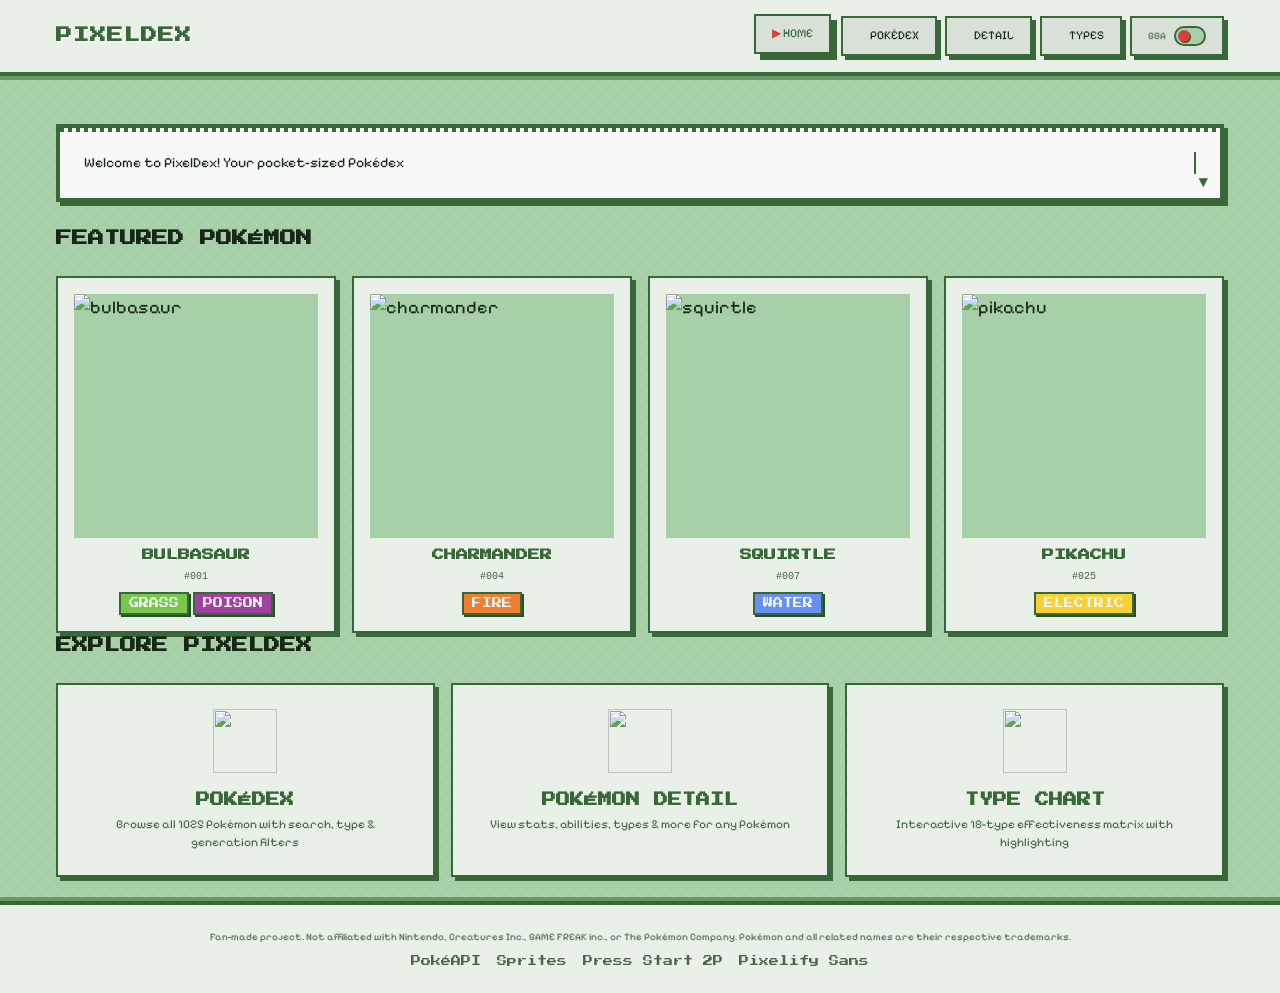
==== index.html @ debc84e0 "Initial commit" ====
<!DOCTYPE html>
<html lang="en" data-skin="gba">
<head>
  <meta charset="UTF-8">
  <meta name="viewport" content="width=device-width, initial-scale=1.0">
  <meta name="description" content="PixelDex - A fan-made Pokémon wiki and Pokédex with GBA/NDS pixel art style">
  <title>PixelDex - Home</title>
  <link rel="stylesheet" href="css/style.css">
</head>
<body data-page="home">
  <header class="site-header">
    <div class="header-inner">
      <h1 class="site-title"><a href="index.html">PIXELDEX</a></h1>
      <div data-navbar-placeholder></div>
    </div>
  </header>

  <main class="main-content">
    <div class="container">
      <!-- Typewriter Dialogue Intro -->
      <section class="dialogue-box" aria-live="polite">
        <p class="dialogue-text" id="typewriter-text"></p>
        <span class="dialogue-arrow" aria-hidden="true">▼</span>
      </section>

      <!-- Featured Pokémon -->
      <section class="featured-section" aria-labelledby="featured-heading">
        <h2 id="featured-heading" class="section-title">Featured Pokémon</h2>
        <div class="featured-grid" id="featured-grid" role="list">
          <!-- Populated by JS -->
        </div>
      </section>

      <!-- Navigation Cards -->
      <section class="nav-cards" aria-labelledby="explore-heading">
        <h2 id="explore-heading" class="section-title">Explore PixelDex</h2>
        <div class="featured-grid">
          <a href="pokedex.html" class="link-card" role="listitem">
            <img src="https://raw.githubusercontent.com/PokeAPI/sprites/master/sprites/pokemon/versions/generation-viii/icons/001.png" alt="" class="link-card-icon" loading="lazy">
            <h3 class="link-card-title">Pokédex</h3>
            <p class="link-card-desc">Browse all 1025 Pokémon with search, type & generation filters</p>
          </a>
          <a href="pokemon.html?id=1" class="link-card" role="listitem">
            <img src="https://raw.githubusercontent.com/PokeAPI/sprites/master/sprites/pokemon/versions/generation-viii/icons/025.png" alt="" class="link-card-icon" loading="lazy">
            <h3 class="link-card-title">Pokémon Detail</h3>
            <p class="link-card-desc">View stats, abilities, types & more for any Pokémon</p>
          </a>
          <a href="types.html" class="link-card" role="listitem">
            <img src="https://raw.githubusercontent.com/PokeAPI/sprites/master/sprites/pokemon/versions/generation-viii/icons/150.png" alt="" class="link-card-icon" loading="lazy">
            <h3 class="link-card-title">Type Chart</h3>
            <p class="link-card-desc">Interactive 18-type effectiveness matrix with highlighting</p>
          </a>
        </div>
      </section>
    </div>
  </main>

  <footer data-footer-placeholder></footer>

  <script src="js/data.js"></script>
  <script src="js/main.js"></script>
  <script>
    // Home page specific logic
    (function() {
      'use strict';

      // Typewriter text
      const introText = "Welcome to PixelDex! Your pocket-sized Pokédex with retro GBA/NDS style. Choose your skin, browse the Pokédex, check type matchups, and catch 'em all!";
      const typewriterEl = document.getElementById('typewriter-text');

      // Start typewriter after a brief delay
      setTimeout(() => {
        if (window.PixelDex && window.PixelDex.initTypewriter) {
          window.PixelDex.initTypewriter(typewriterEl, introText, 25);
        }
      }, 500);

      // Featured Pokémon - show starter trio + Pikachu
      const featuredIds = [1, 4, 7, 25]; // Bulbasaur, Charmander, Squirtle, Pikachu
      const featuredGrid = document.getElementById('featured-grid');

      if (featuredGrid && window.POKEMON) {
        featuredIds.forEach(id => {
          const pokemon = window.POKEMON.find(p => p.id === id);
          if (!pokemon) return;

          const card = document.createElement('article');
          card.className = 'card';
          card.style.cursor = 'pointer';
          card.addEventListener('click', () => {
            window.location.href = `pokemon.html?id=${pokemon.id}`;
          });
          card.setAttribute('role', 'listitem');
          card.setAttribute('tabindex', '0');
          card.addEventListener('keydown', (e) => {
            if (e.key === 'Enter' || e.key === ' ') {
              e.preventDefault();
              window.location.href = `pokemon.html?id=${pokemon.id}`;
            }
          });

          const spriteUrls = window.PixelDex.getSpriteUrl(pokemon.id);
          const spriteHtml = spriteUrls.map((url, i) =>
            `<img src="${url}" alt="${pokemon.name}" class="card-image" loading="lazy" ${i > 0 ? 'style="display:none"' : ''} onerror="this.style.display='none'; this.nextElementSibling?.style.display='block' || this.parentElement.querySelectorAll('img')[${i+1}]?.style.display='block'">`
          ).join('');

          card.innerHTML = `
            <div class="card-inner">
              <div style="position: relative; width: 100%; aspect-ratio: 1;">
                ${spriteHtml}
                <img src="assets/placeholder.png" alt="" class="card-image" style="display:none" loading="lazy">
              </div>
              <h3 class="card-title">${window.PixelDex.capitalize(pokemon.name)}</h3>
              <p class="card-id">#${String(pokemon.id).padStart(3, '0')}</p>
              <div class="card-types">
                ${pokemon.types.map(t => `<span class="type-badge ${t}">${window.PixelDex.capitalize(t)}</span>`).join('')}
              </div>
            </div>
          `;
          featuredGrid.appendChild(card);
        });
      }
    })();
  </script>
</body>
</html>
---- css/style.css ----
/* PixelDex - Shared Stylesheet */
/* GBA/NDS Pixel Art Design System */

@import url('https://fonts.googleapis.com/css2?family=Press+Start+2P&family=Pixelify+Sans:wght@400;600;700&display=swap');

/* ==========================================================================
   CSS Custom Properties - Design Tokens
   ========================================================================== */

:root {
  /* Fonts */
  --font-display: "Press Start 2P", "Courier New", monospace;
  --font-body: "Pixelify Sans", "Courier New", monospace;
  --font-mono: "VT323", "Courier New", monospace;

  /* Base spacing (8px grid) */
  --space-1: 8px;
  --space-2: 16px;
  --space-3: 24px;
  --space-4: 32px;
  --space-5: 40px;
  --space-6: 48px;

  /* Border radius */
  --radius-none: 0;
  --radius-sm: 4px;
  --radius-md: 8px;

  /* Shadows */
  --shadow-pixel: 4px 4px 0 0 var(--color-border);
  --shadow-pixel-hover: 6px 6px 0 0 var(--color-border);
  --shadow-inset: inset 2px 2px 0 0 var(--color-highlight), inset -2px -2px 0 0 var(--color-shadow);

  /* Transitions */
  --transition-fast: 100ms ease;
  --transition-normal: 200ms ease;

  /* Z-index layers */
  --z-dropdown: 100;
  --z-modal: 200;
  --z-toast: 300;
}

/* ==========================================================================
   GBA SKIN (Default) - Bright, saturated, chunky
   ========================================================================== */

html[data-skin="gba"] {
  /* Colors - Emerald/Ruby palette */
  --color-bg: #a8d0a8;
  --color-bg-dark: #88b888;
  --color-bg-light: #c8e8c8;
  --color-panel: #e8f0e8;
  --color-panel-dark: #d8e0d8;
  --color-border: #386838;
  --color-border-dark: #285028;
  --color-highlight: #f8f8f8;
  --color-shadow: #689868;
  --color-text: #182818;
  --color-text-muted: #486848;
  --color-text-inverse: #f8f8f8;
  --color-primary: #386838;
  --color-primary-hover: #285028;
  --color-primary-light: #e8f0e8;
  --color-accent: #d84040;
  --color-accent-hover: #b83030;
  --color-link: #2850a8;
  --color-link-hover: #183888;

  /* Type colors (GBA style - brighter) */
  --type-normal: #a8a878;
  --type-fire: #f08030;
  --type-water: #6890f0;
  --type-electric: #f8d030;
  --type-grass: #78c850;
  --type-ice: #98d8d8;
  --type-fighting: #c03028;
  --type-poison: #a040a0;
  --type-ground: #e0c068;
  --type-flying: #a890f0;
  --type-psychic: #f85888;
  --type-bug: #a8b820;
  --type-rock: #b8a038;
  --type-ghost: #705898;
  --type-dragon: #7038f8;
  --type-dark: #705848;
  --type-steel: #b8b8d0;
  --type-fairy: #e898e8;

  /* Stat bar colors */
  --stat-hp: #e84040;
  --stat-attack: #f08030;
  --stat-defense: #f8d030;
  --stat-spatk: #e84040;
  --stat-spdef: #78c850;
  --stat-speed: #f8d030;

  /* Dialogue box */
  --dialogue-bg: #f8f8f8;
  --dialogue-border: #386838;
  --dialogue-text: #182818;
  --cursor-color: #386838;
}

/* ==========================================================================
   NDS SKIN - Softer, menu-driven, silver/pastel
   ========================================================================== */

html[data-skin="nds"] {
  /* Colors - Silver/Pastel palette */
  --color-bg: #c8c8d8;
  --color-bg-dark: #a8a8c0;
  --color-bg-light: #e0e0e8;
  --color-panel: #f0f0f8;
  --color-panel-dark: #e0e0e8;
  --color-border: #686888;
  --color-border-dark: #484868;
  --color-highlight: #f8f8f8;
  --color-shadow: #8888a8;
  --color-text: #282848;
  --color-text-muted: #585878;
  --color-text-inverse: #f8f8f8;
  --color-primary: #686888;
  --color-primary-hover: #484868;
  --color-primary-light: #e8e8f0;
  --color-accent: #a868a8;
  --color-accent-hover: #884888;
  --color-link: #4848c8;
  --color-link-hover: #3030a8;

  /* Type colors (NDS style - softer) */
  --type-normal: #b8b8a0;
  --type-fire: #f89848;
  --type-water: #88a8f8;
  --type-electric: #f8e048;
  --type-grass: #98d070;
  --type-ice: #b0e0e0;
  --type-fighting: #d04840;
  --type-poison: #b858b8;
  --type-ground: #e8d088;
  --type-flying: #c0b8f8;
  --type-psychic: #f878a8;
  --type-bug: #b8c830;
  --type-rock: #c8b858;
  --type-ghost: #8870b8;
  --type-dragon: #8858f8;
  --type-dark: #887060;
  --type-steel: #c8c8e0;
  --type-fairy: #f8b8f8;

  /* Stat bar colors */
  --stat-hp: #f05858;
  --stat-attack: #f89848;
  --stat-defense: #f8e048;
  --stat-spatk: #f05858;
  --stat-spdef: #98d070;
  --stat-speed: #f8e048;

  /* Dialogue box */
  --dialogue-bg: #f0f0f8;
  --dialogue-border: #686888;
  --dialogue-text: #282848;
  --cursor-color: #686888;
}

/* ==========================================================================
   Base Reset & Typography
   ========================================================================== */

*, *::before, *::after {
  box-sizing: border-box;
  margin: 0;
  padding: 0;
}

html {
  font-size: 16px;
  -webkit-text-size-adjust: 100%;
}

body {
  font-family: var(--font-body);
  font-size: 18px;
  line-height: 1.5;
  color: var(--color-text);
  background-color: var(--color-bg);
  background-image:
    radial-gradient(circle at 0 0, var(--color-bg-light) 1px, transparent 1px),
    radial-gradient(circle at 0 0, var(--color-bg-light) 1px, transparent 1px);
  background-size: 16px 16px;
  background-position: 0 0, 8px 8px;
  min-height: 100vh;
  display: flex;
  flex-direction: column;
  transition: background-color var(--transition-normal), color var(--transition-normal);
}

img, canvas, video {
  image-rendering: pixelated;
  image-rendering: crisp-edges;
  max-width: 100%;
  height: auto;
  display: block;
}

a {
  color: var(--color-link);
  text-decoration: none;
  transition: color var(--transition-fast);
}

a:hover {
  color: var(--color-link-hover);
}

a:focus-visible,
button:focus-visible,
input:focus-visible,
select:focus-visible,
[tabindex]:focus-visible {
  outline: 3px solid var(--color-accent);
  outline-offset: 2px;
}

::selection {
  background: var(--color-accent);
  color: var(--color-text-inverse);
}

/* Display font for headings, nav, buttons */
h1, h2, h3, h4, h5, h6,
nav, button, .label, .badge, .stat-label,
input[type="submit"], input[type="button"] {
  font-family: var(--font-display);
  line-height: 1.6;
  text-transform: uppercase;
}

h1 { font-size: 24px; }
h2 { font-size: 16px; }
h3 { font-size: 12px; }
h4 { font-size: 10px; }

nav a, button, .btn {
  font-size: 12px;
}

p, li, span, div, td, th {
  font-family: var(--font-body);
}

.stat-value {
  font-family: var(--font-mono);
  font-size: 16px;
}

/* ==========================================================================
   Layout Components
   ========================================================================== */

.container {
  width: 100%;
  max-width: 1200px;
  margin: 0 auto;
  padding: 0 var(--space-2);
}

.main-content {
  flex: 1;
  padding: var(--space-3) 0;
}

/* ==========================================================================
   Header & Navigation
   ========================================================================== */

.site-header {
  background: var(--color-panel);
  border-bottom: 4px solid var(--color-border);
  box-shadow: 0 4px 0 0 var(--color-shadow);
  position: sticky;
  top: 0;
  z-index: var(--z-dropdown);
}

.header-inner {
  display: flex;
  align-items: center;
  justify-content: space-between;
  padding: var(--space-2) var(--space-2);
  max-width: 1200px;
  margin: 0 auto;
}

.site-title {
  font-size: 16px;
  color: var(--color-primary);
  text-shadow: 2px 2px 0 var(--color-highlight);
  letter-spacing: 1px;
}

.site-title a {
  color: inherit;
  display: flex;
  align-items: center;
  gap: var(--space-1);
}

.site-title span {
  display: none;
}

@media (min-width: 480px) {
  .site-title span {
    display: inline;
  }
}

/* Navigation */
.main-nav {
  display: flex;
  align-items: center;
  gap: var(--space-1);
}

.nav-list {
  display: flex;
  list-style: none;
  gap: var(--space-1);
  align-items: center;
}

.nav-link {
  display: block;
  padding: var(--space-1) var(--space-2);
  color: var(--color-text);
  background: var(--color-panel-dark);
  border: 2px solid var(--color-border);
  box-shadow: var(--shadow-pixel);
  transition: all var(--transition-fast);
  position: relative;
}

.nav-link::before {
  content: "▶ ";
  opacity: 0;
  color: var(--color-accent);
  animation: blink 1s infinite;
  transition: opacity var(--transition-fast);
}

.nav-link:hover,
.nav-link[aria-current="page"] {
  color: var(--color-primary);
  box-shadow: var(--shadow-pixel-hover);
  transform: translate(-2px, -2px);
}

.nav-link:hover::before,
.nav-link[aria-current="page"]::before {
  opacity: 1;
}

.nav-link:active {
  box-shadow: none;
  transform: translate(0, 0);
}

@keyframes blink {
  0%, 50% { opacity: 1; }
  51%, 100% { opacity: 0; }
}

/* Skin Toggle */
.skin-toggle {
  display: flex;
  align-items: center;
  gap: var(--space-1);
  padding: var(--space-1) var(--space-2);
  background: var(--color-panel-dark);
  border: 2px solid var(--color-border);
  box-shadow: var(--shadow-pixel);
  cursor: pointer;
  transition: all var(--transition-fast);
}

.skin-toggle:hover {
  box-shadow: var(--shadow-pixel-hover);
  transform: translate(-2px, -2px);
}

.skin-toggle:active {
  box-shadow: none;
  transform: translate(0, 0);
}

.skin-toggle-label {
  font-size: 10px;
  color: var(--color-text-muted);
}

.skin-toggle-btn {
  width: 32px;
  height: 20px;
  background: var(--color-bg);
  border: 2px solid var(--color-border);
  border-radius: 10px;
  position: relative;
  cursor: pointer;
}

.skin-toggle-btn::after {
  content: "";
  position: absolute;
  top: 2px;
  left: 2px;
  width: 12px;
  height: 12px;
  background: var(--color-accent);
  border-radius: 50%;
  transition: transform var(--transition-fast);
  box-shadow: 1px 1px 0 0 var(--color-border-dark);
}

html[data-skin="nds"] .skin-toggle-btn::after {
  transform: translateX(12px);
  background: var(--color-primary);
}

/* Hamburger Menu */
.hamburger {
  display: none;
  flex-direction: column;
  justify-content: space-between;
  width: 32px;
  height: 24px;
  background: transparent;
  border: none;
  cursor: pointer;
  padding: 0;
  z-index: var(--z-dropdown);
}

.hamburger-line {
  display: block;
  width: 100%;
  height: 4px;
  background: var(--color-border);
  border-radius: 2px;
  transition: all var(--transition-fast);
}

.hamburger[aria-expanded="true"] .hamburger-line:nth-child(1) {
  transform: translateY(10px) rotate(45deg);
}

.hamburger[aria-expanded="true"] .hamburger-line:nth-child(2) {
  opacity: 0;
}

.hamburger[aria-expanded="true"] .hamburger-line:nth-child(3) {
  transform: translateY(-10px) rotate(-45deg);
}

@media (max-width: 768px) {
  .hamburger {
    display: flex;
  }

  .main-nav {
    position: fixed;
    top: 0;
    right: -100%;
    width: 80%;
    max-width: 280px;
    height: 100vh;
    background: var(--color-panel);
    border-left: 4px solid var(--color-border);
    box-shadow: -4px 0 0 0 var(--color-shadow);
    padding: var(--space-4) var(--space-3) var(--space-3);
    transition: right var(--transition-normal);
    flex-direction: column;
    align-items: stretch;
    overflow-y: auto;
  }

  .main-nav.open {
    right: 0;
  }

  .nav-list {
    flex-direction: column;
    gap: var(--space-1);
  }

  .nav-link {
    text-align: center;
    padding: var(--space-2) var(--space-3);
  }

  .skin-toggle {
    justify-content: center;
    margin-top: var(--space-2);
  }
}

/* ==========================================================================
   Buttons
   ========================================================================== */

.btn {
  display: inline-flex;
  align-items: center;
  justify-content: center;
  gap: var(--space-1);
  padding: var(--space-1) var(--space-3);
  font-size: 12px;
  font-family: var(--font-display);
  text-transform: uppercase;
  color: var(--color-text-inverse);
  background: var(--color-primary);
  border: 2px solid var(--color-border);
  box-shadow: var(--shadow-pixel);
  cursor: pointer;
  transition: all var(--transition-fast);
  white-space: nowrap;
}

.btn:hover {
  background: var(--color-primary-hover);
  box-shadow: var(--shadow-pixel-hover);
  transform: translate(-2px, -2px);
  color: var(--color-text-inverse);
}

.btn:active {
  box-shadow: none;
  transform: translate(0, 0);
}

.btn:disabled {
  opacity: 0.5;
  cursor: not-allowed;
  transform: none;
  box-shadow: var(--shadow-pixel);
}

.btn-secondary {
  background: var(--color-panel-dark);
  color: var(--color-text);
}

.btn-secondary:hover {
  background: var(--color-bg);
}

.btn-accent {
  background: var(--color-accent);
  border-color: var(--color-accent-hover);
}

.btn-accent:hover {
  background: var(--color-accent-hover);
}

.btn-sm {
  padding: 4px 12px;
  font-size: 10px;
}

.btn-lg {
  padding: var(--space-2) var(--space-4);
  font-size: 14px;
}

/* ==========================================================================
   Form Elements
   ========================================================================== */

.input-group {
  display: flex;
  flex-direction: column;
  gap: 4px;
}

.input-label {
  font-size: 10px;
  color: var(--color-text-muted);
}

.input-field,
.select-field,
.textarea-field {
  padding: var(--space-1) var(--space-2);
  font-family: var(--font-body);
  font-size: 14px;
  color: var(--color-text);
  background: var(--color-panel);
  border: 2px solid var(--color-border);
  box-shadow: var(--shadow-inset);
  transition: all var(--transition-fast);
}

.input-field:focus,
.select-field:focus,
.textarea-field:focus {
  box-shadow: var(--shadow-inset), 0 0 0 2px var(--color-accent);
}

.select-field {
  cursor: pointer;
  appearance: none;
  background-image: url("data:image/svg+xml,%3Csvg xmlns='http://www.w3.org/2000/svg' width='12' height='12' viewBox='0 0 24 24' fill='none' stroke='%23386838' stroke-width='2'%3E%3Cpath d='M6 9l6 6 6-6'/%3E%3C/svg%3E");
  background-repeat: no-repeat;
  background-position: right var(--space-1) center;
  padding-right: var(--space-3);
}

html[data-skin="nds"] .select-field {
  background-image: url("data:image/svg+xml,%3Csvg xmlns='http://www.w3.org/2000/svg' width='12' height='12' viewBox='0 0 24 24' fill='none' stroke='%23686888' stroke-width='2'%3E%3Cpath d='M6 9l6 6 6-6'/%3E%3C/svg%3E");
}

.checkbox-group,
.radio-group {
  display: flex;
  flex-wrap: wrap;
  gap: var(--space-1);
}

.checkbox-item,
.radio-item {
  display: flex;
  align-items: center;
  gap: 6px;
  cursor: pointer;
}

.checkbox-item input,
.radio-item input {
  width: 16px;
  height: 16px;
  accent-color: var(--color-accent);
  cursor: pointer;
}

/* Search Input */
.search-wrapper {
  position: relative;
  max-width: 400px;
  width: 100%;
}

.search-input {
  width: 100%;
  padding: var(--space-1) var(--space-2) var(--space-1) 36px;
  font-family: var(--font-body);
  font-size: 14px;
  color: var(--color-text);
  background: var(--color-panel);
  border: 2px solid var(--color-border);
  box-shadow: var(--shadow-inset);
}

.search-icon {
  position: absolute;
  left: var(--space-2);
  top: 50%;
  transform: translateY(-50%);
  width: 16px;
  height: 16px;
  color: var(--color-text-muted);
  pointer-events: none;
}

.results-count {
  font-size: 12px;
  color: var(--color-text-muted);
  margin-top: var(--space-1);
}

/* ==========================================================================
   Card Component
   ========================================================================== */

.card {
  background: var(--color-panel);
  border: 2px solid var(--color-border);
  box-shadow: var(--shadow-pixel);
  transition: all var(--transition-fast);
  overflow: hidden;
}

.card:hover {
  box-shadow: var(--shadow-pixel-hover);
  transform: translate(-2px, -2px);
}

.card:active {
  box-shadow: none;
  transform: translate(0, 0);
}

.card-inner {
  padding: var(--space-2);
}

.card-image {
  width: 100%;
  aspect-ratio: 1;
  object-fit: contain;
  background: var(--color-bg);
  image-rendering: pixelated;
}

.card-title {
  font-size: 12px;
  color: var(--color-primary);
  margin: var(--space-1) 0 4px;
  text-align: center;
  text-shadow: 1px 1px 0 var(--color-highlight);
}

.card-id {
  font-size: 10px;
  color: var(--color-text-muted);
  text-align: center;
  font-family: var(--font-mono);
}

.card-types {
  display: flex;
  justify-content: center;
  gap: 4px;
  margin-top: var(--space-1);
  flex-wrap: wrap;
}

/* Type Badges */
.type-badge {
  display: inline-flex;
  align-items: center;
  padding: 2px 8px;
  font-size: 10px;
  font-family: var(--font-display);
  text-transform: uppercase;
  color: var(--color-text-inverse);
  background: var(--type-normal);
  border: 2px solid var(--color-border);
  box-shadow: 2px 2px 0 0 var(--color-border-dark);
  white-space: nowrap;
}

.type-badge.normal { background: var(--type-normal); }
.type-badge.fire { background: var(--type-fire); }
.type-badge.water { background: var(--type-water); }
.type-badge.electric { background: var(--type-electric); }
.type-badge.grass { background: var(--type-grass); }
.type-badge.ice { background: var(--type-ice); }
.type-badge.fighting { background: var(--type-fighting); }
.type-badge.poison { background: var(--type-poison); }
.type-badge.ground { background: var(--type-ground); }
.type-badge.flying { background: var(--type-flying); }
.type-badge.psychic { background: var(--type-psychic); }
.type-badge.bug { background: var(--type-bug); }
.type-badge.rock { background: var(--type-rock); }
.type-badge.ghost { background: var(--type-ghost); }
.type-badge.dragon { background: var(--type-dragon); }
.type-badge.dark { background: var(--type-dark); }
.type-badge.steel { background: var(--type-steel); }
.type-badge.fairy { background: var(--type-fairy); }

/* ==========================================================================
   Grid Layouts
   ========================================================================== */

.pokedex-grid {
  display: grid;
  grid-template-columns: repeat(4, 1fr);
  gap: var(--space-2);
}

@media (max-width: 1024px) {
  .pokedex-grid {
    grid-template-columns: repeat(2, 1fr);
  }
}

@media (max-width: 640px) {
  .pokedex-grid {
    grid-template-columns: 1fr;
  }
}

/* ==========================================================================
   Dialogue Box (Typewriter Effect)
   ========================================================================== */

.dialogue-box {
  background: var(--dialogue-bg);
  border: 4px solid var(--dialogue-border);
  box-shadow: var(--shadow-pixel);
  padding: var(--space-3);
  margin: var(--space-3) 0;
  position: relative;
  overflow: hidden;
}

.dialogue-box::before {
  content: "";
  position: absolute;
  top: 0;
  left: 0;
  right: 0;
  height: 4px;
  background: repeating-linear-gradient(
    90deg,
    var(--dialogue-border) 0,
    var(--dialogue-border) 4px,
    var(--dialogue-bg) 4px,
    var(--dialogue-bg) 8px
  );
}

.dialogue-text {
  font-family: var(--font-body);
  font-size: 14px;
  line-height: 1.6;
  color: var(--dialogue-text);
  min-height: 1.6em;
}

.dialogue-text.typewriter {
  overflow: hidden;
  white-space: pre-wrap;
  border-right: 2px solid var(--cursor-color);
  animation:
    typing 3s steps(80, end) forwards,
    blink-cursor 1s infinite;
  width: 0;
}

@keyframes typing {
  from { width: 0; }
  to { width: 100%; }
}

@keyframes blink-cursor {
  0%, 50% { border-color: var(--cursor-color); }
  51%, 100% { border-color: transparent; }
}

.dialogue-arrow {
  position: absolute;
  bottom: 8px;
  right: 12px;
  color: var(--cursor-color);
  animation: bounce 1s infinite;
  font-size: 16px;
  line-height: 1;
}

@keyframes bounce {
  0%, 20%, 50%, 80%, 100% { transform: translateY(0); }
  40% { transform: translateY(-4px); }
  60% { transform: translateY(-2px); }
}

/* ==========================================================================
   Pokemon Detail Page
   ========================================================================== */

.detail-header {
  display: flex;
  flex-wrap: wrap;
  align-items: flex-start;
  gap: var(--space-3);
  margin-bottom: var(--space-3);
  padding: var(--space-3);
  background: var(--color-panel);
  border: 2px solid var(--color-border);
  box-shadow: var(--shadow-pixel);
}

.detail-sprite {
  width: 120px;
  height: 120px;
  image-rendering: pixelated;
  background: var(--color-bg);
  border: 2px solid var(--color-border);
  box-shadow: var(--shadow-inset);
  flex-shrink: 0;
}

.detail-info {
  flex: 1;
  min-width: 200px;
}

.detail-name {
  font-size: 20px;
  color: var(--color-primary);
  text-shadow: 2px 2px 0 var(--color-highlight);
  margin-bottom: 4px;
}

.detail-id {
  font-size: 12px;
  color: var(--color-text-muted);
  font-family: var(--font-mono);
  margin-bottom: var(--space-2);
}

.detail-types {
  display: flex;
  gap: 6px;
  flex-wrap: wrap;
}

.detail-section {
  margin-bottom: var(--space-3);
}

.detail-section-title {
  font-size: 12px;
  color: var(--color-primary);
  border-bottom: 2px solid var(--color-border);
  padding-bottom: 4px;
  margin-bottom: var(--space-2);
  text-transform: uppercase;
}

/* Stat Bars */
.stat-row {
  display: flex;
  align-items: center;
  gap: var(--space-2);
  margin-bottom: 8px;
}

.stat-label {
  width: 80px;
  font-size: 10px;
  color: var(--color-text-muted);
  white-space: nowrap;
}

.stat-bar-container {
  flex: 1;
  height: 16px;
  background: var(--color-bg);
  border: 2px solid var(--color-border);
  box-shadow: var(--shadow-inset);
  overflow: hidden;
  position: relative;
}

.stat-bar {
  height: 100%;
  background: var(--stat-hp);
  transition: width 0.5s ease-out;
}

.stat-bar.attack { background: var(--stat-attack); }
.stat-bar.defense { background: var(--stat-defense); }
.stat-bar.spatk { background: var(--stat-spatk); }
.stat-bar.spdef { background: var(--stat-spdef); }
.stat-bar.speed { background: var(--stat-speed); }

.stat-value {
  width: 40px;
  text-align: right;
  font-size: 12px;
  color: var(--color-text);
}

/* Navigation Buttons */
.detail-nav {
  display: flex;
  justify-content: space-between;
  gap: var(--space-2);
  margin-top: var(--space-3);
}

/* ==========================================================================
   Type Chart
   ========================================================================== */

.type-chart-container {
  overflow-x: auto;
  margin: var(--space-2) 0;
  -webkit-overflow-scrolling: touch;
}

.type-chart {
  border-collapse: collapse;
  font-size: 10px;
  min-width: 900px;
}

.type-chart th,
.type-chart td {
  border: 1px solid var(--color-border);
  padding: 4px 6px;
  text-align: center;
  white-space: nowrap;
}

.type-chart th {
  background: var(--color-panel-dark);
  color: var(--color-primary);
  font-family: var(--font-display);
  position: sticky;
  top: 0;
  z-index: 1;
}

.type-chart th:first-child {
  left: 0;
  z-index: 2;
}

.type-chart td:first-child {
  background: var(--color-panel-dark);
  color: var(--color-primary);
  font-family: var(--font-display);
  font-weight: 600;
  position: sticky;
  left: 0;
  z-index: 1;
}

.type-chart td {
  background: var(--color-panel);
  color: var(--color-text);
  font-family: var(--font-mono);
  transition: all var(--transition-fast);
}

.type-chart td[data-effectiveness="2"] {
  background: var(--type-grass);
  color: var(--color-text-inverse);
}

.type-chart td[data-effectiveness="0.5"] {
  background: var(--type-fire);
  color: var(--color-text-inverse);
}

.type-chart td[data-effectiveness="0"] {
  background: var(--type-ghost);
  color: var(--color-text-inverse);
}

.type-chart td.highlighted {
  transform: scale(1.1);
  z-index: 10;
  box-shadow: 0 0 0 2px var(--color-accent);
}

.type-chart-header {
  writing-mode: vertical-rl;
  text-orientation: mixed;
  min-width: 32px;
  height: 120px;
}

/* ==========================================================================
   Featured Pokemon / Link Cards
   ========================================================================== */

.featured-grid {
  display: grid;
  grid-template-columns: repeat(auto-fit, minmax(200px, 1fr));
  gap: var(--space-2);
  margin-top: var(--space-3);
}

.link-card {
  display: block;
  padding: var(--space-3);
  background: var(--color-panel);
  border: 2px solid var(--color-border);
  box-shadow: var(--shadow-pixel);
  text-align: center;
  transition: all var(--transition-fast);
  text-decoration: none;
  color: inherit;
}

.link-card:hover {
  box-shadow: var(--shadow-pixel-hover);
  transform: translate(-2px, -2px);
  color: var(--color-primary);
}

.link-card:active {
  box-shadow: none;
  transform: translate(0, 0);
}

.link-card-icon {
  width: 64px;
  height: 64px;
  margin: 0 auto var(--space-2);
  image-rendering: pixelated;
}

.link-card-title {
  font-size: 14px;
  color: var(--color-primary);
  margin-bottom: 4px;
}

.link-card-desc {
  font-size: 12px;
  color: var(--color-text-muted);
}

/* ==========================================================================
   Footer
   ========================================================================== */

.site-footer {
  background: var(--color-panel);
  border-top: 4px solid var(--color-border);
  box-shadow: 0 -4px 0 0 var(--color-shadow);
  padding: var(--space-3) var(--space-2);
  margin-top: auto;
}

.footer-content {
  max-width: 1200px;
  margin: 0 auto;
  text-align: center;
  font-size: 10px;
  color: var(--color-text-muted);
  line-height: 1.6;
}

.footer-disclaimer {
  margin-bottom: var(--space-1);
}

.footer-links {
  display: flex;
  justify-content: center;
  gap: var(--space-2);
  flex-wrap: wrap;
  margin-top: var(--space-1);
}

.footer-links a {
  color: var(--color-text-muted);
  font-family: var(--font-display);
  font-size: 10px;
}

.footer-links a:hover {
  color: var(--color-accent);
}

/* ==========================================================================
   Utility Classes
   ========================================================================== */

.sr-only {
  position: absolute;
  width: 1px;
  height: 1px;
  padding: 0;
  margin: -1px;
  overflow: hidden;
  clip: rect(0, 0, 0, 0);
  white-space: nowrap;
  border: 0;
}

.hidden {
  display: none !important;
}

.text-center { text-align: center; }
.text-right { text-align: right; }
.text-left { text-align: left; }

.mt-1 { margin-top: var(--space-1); }
.mt-2 { margin-top: var(--space-2); }
.mt-3 { margin-top: var(--space-3); }
.mb-1 { margin-bottom: var(--space-1); }
.mb-2 { margin-bottom: var(--space-2); }
.mb-3 { margin-bottom: var(--space-3); }

.flex { display: flex; }
.flex-col { flex-direction: column; }
.items-center { align-items: center; }
.justify-center { justify-content: center; }
.justify-between { justify-content: space-between; }
.gap-1 { gap: var(--space-1); }
.gap-2 { gap: var(--space-2); }
.gap-3 { gap: var(--space-3); }

.w-full { width: 100%; }
.max-w-full { max-width: 100%; }

/* Empty State */
.empty-state {
  text-align: center;
  padding: var(--space-6);
  color: var(--color-text-muted);
}

.empty-state-icon {
  width: 64px;
  height: 64px;
  margin: 0 auto var(--space-2);
  opacity: 0.5;
}

/* Loading */
.loading {
  display: inline-block;
  width: 16px;
  height: 16px;
  border: 2px solid var(--color-border);
  border-top-color: var(--color-accent);
  border-radius: 50%;
  animation: spin 0.8s linear infinite;
}

@keyframes spin {
  to { transform: rotate(360deg); }
}

/* Error State */
.error-message {
  background: var(--color-accent);
  color: var(--color-text-inverse);
  padding: var(--space-2);
  border: 2px solid var(--color-accent-hover);
  box-shadow: var(--shadow-pixel);
  margin: var(--space-2) 0;
}
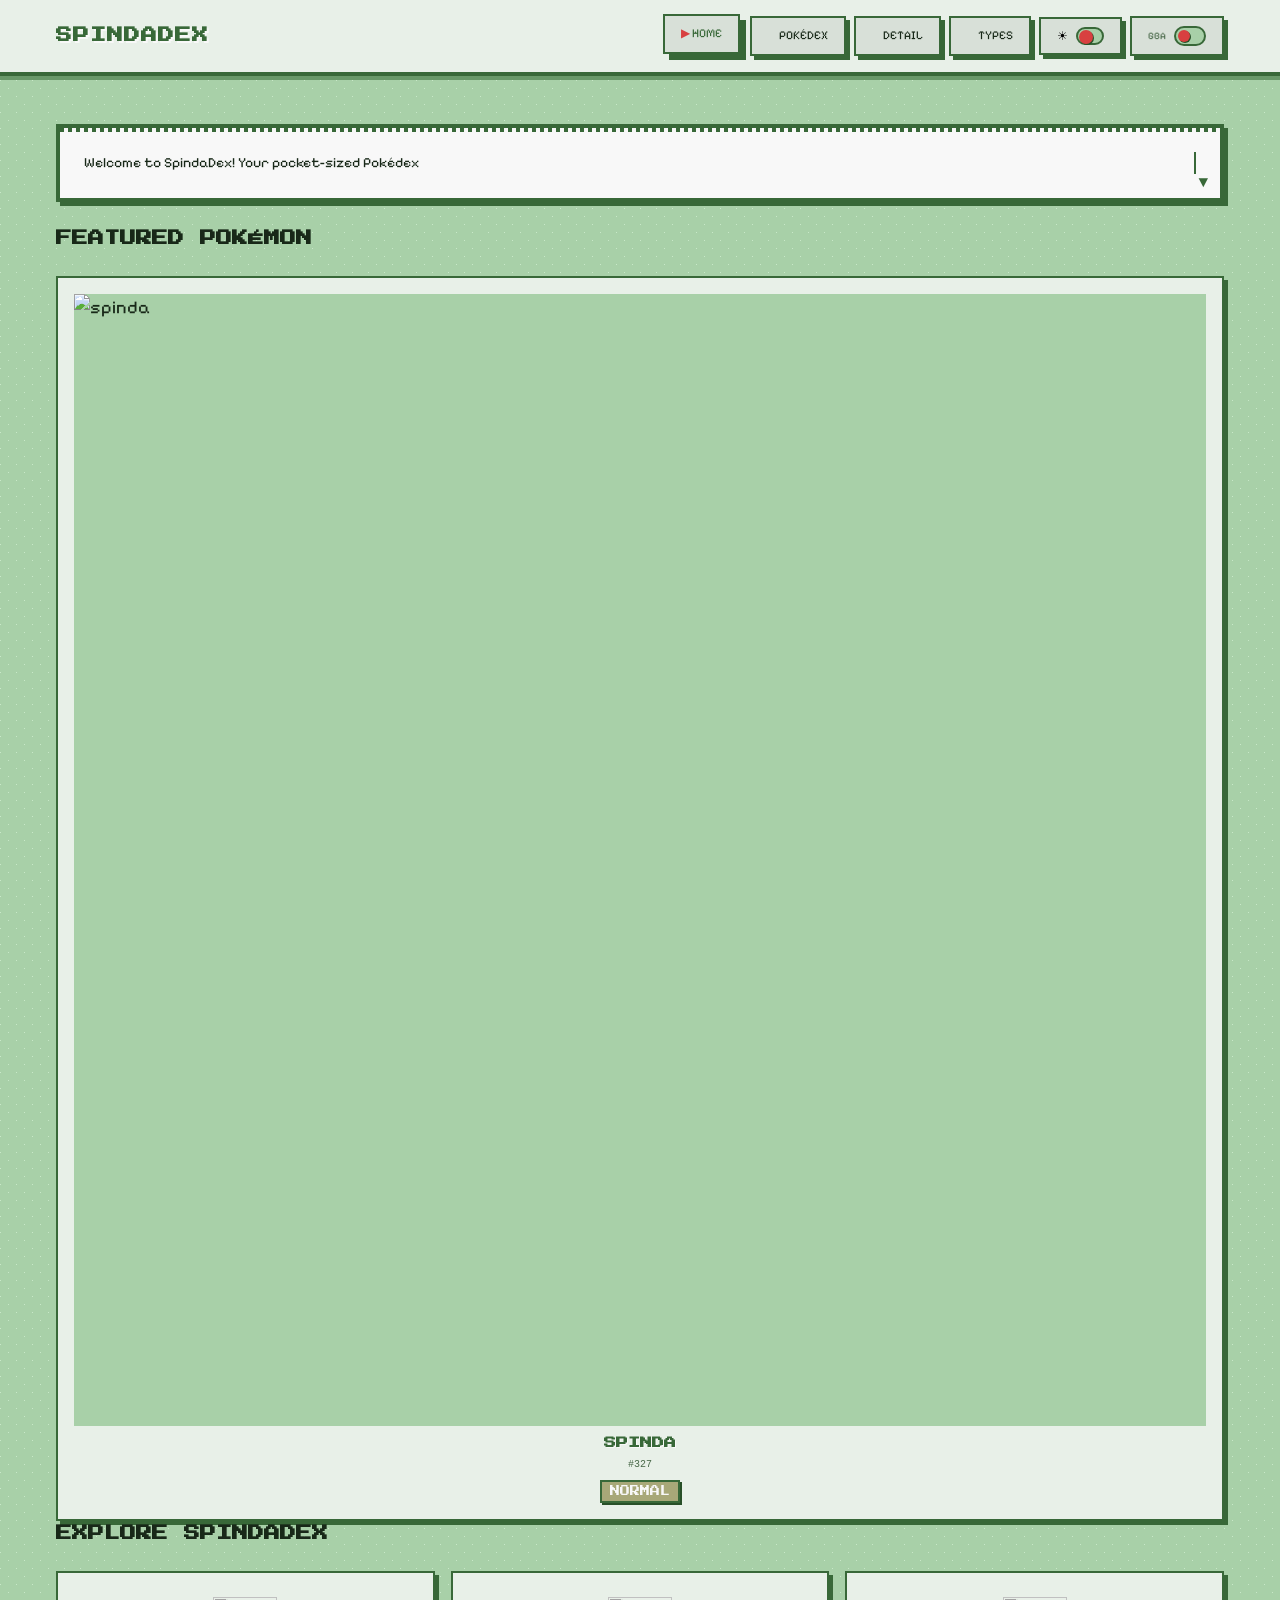
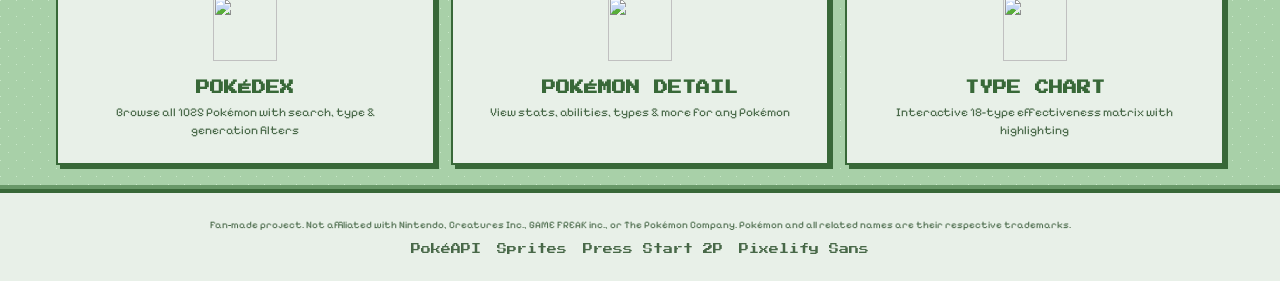
==== commit 0a3f246d: "rebrand to spindadex;refactored naming and branding" ====
--- a/index.html
+++ b/index.html
@@ -3,14 +3,14 @@
 <head>
   <meta charset="UTF-8">
   <meta name="viewport" content="width=device-width, initial-scale=1.0">
-  <meta name="description" content="PixelDex - A fan-made Pokémon wiki and Pokédex with GBA/NDS pixel art style">
-  <title>PixelDex - Home</title>
+  <meta name="description" content="SpindaDex - A fan-made Pokémon wiki and Pokédex with GBA/NDS pixel art style">
+  <title>SpindaDex - Home</title>
   <link rel="stylesheet" href="css/style.css">
 </head>
 <body data-page="home">
   <header class="site-header">
     <div class="header-inner">
-      <h1 class="site-title"><a href="index.html">PIXELDEX</a></h1>
+      <h1 class="site-title"><a href="index.html">SPINDADEX</a></h1>
       <div data-navbar-placeholder></div>
     </div>
   </header>
@@ -33,7 +33,7 @@
 
       <!-- Navigation Cards -->
       <section class="nav-cards" aria-labelledby="explore-heading">
-        <h2 id="explore-heading" class="section-title">Explore PixelDex</h2>
+        <h2 id="explore-heading" class="section-title">Explore SpindaDex</h2>
         <div class="featured-grid">
           <a href="pokedex.html" class="link-card" role="listitem">
             <img src="https://raw.githubusercontent.com/PokeAPI/sprites/master/sprites/pokemon/versions/generation-viii/icons/001.png" alt="" class="link-card-icon" loading="lazy">
@@ -65,18 +65,18 @@
       'use strict';
 
       // Typewriter text
-      const introText = "Welcome to PixelDex! Your pocket-sized Pokédex with retro GBA/NDS style. Choose your skin, browse the Pokédex, check type matchups, and catch 'em all!";
+      const introText = "Welcome to SpindaDex! Your pocket-sized Pokédex with retro GBA/NDS style. Choose your skin, browse the Pokédex, check type matchups, and spin 'em all!";
       const typewriterEl = document.getElementById('typewriter-text');
 
       // Start typewriter after a brief delay
       setTimeout(() => {
-        if (window.PixelDex && window.PixelDex.initTypewriter) {
-          window.PixelDex.initTypewriter(typewriterEl, introText, 25);
+        if (window.SpindaDex && window.SpindaDex.initTypewriter) {
+          window.SpindaDex.initTypewriter(typewriterEl, introText, 25);
         }
       }, 500);
 
-      // Featured Pokémon - show starter trio + Pikachu
-      const featuredIds = [1, 4, 7, 25]; // Bulbasaur, Charmander, Squirtle, Pikachu
+      // Featured Pokémon - Spinda (Hoenn #327) with its unique spot patterns
+      const featuredIds = [327]; // Spinda
       const featuredGrid = document.getElementById('featured-grid');
 
       if (featuredGrid && window.POKEMON) {
@@ -99,7 +99,7 @@
             }
           });
 
-          const spriteUrls = window.PixelDex.getSpriteUrl(pokemon.id);
+          const spriteUrls = window.SpindaDex.getSpriteUrl(pokemon.id);
           const spriteHtml = spriteUrls.map((url, i) =>
             `<img src="${url}" alt="${pokemon.name}" class="card-image" loading="lazy" ${i > 0 ? 'style="display:none"' : ''} onerror="this.style.display='none'; this.nextElementSibling?.style.display='block' || this.parentElement.querySelectorAll('img')[${i+1}]?.style.display='block'">`
           ).join('');
@@ -110,10 +110,10 @@
                 ${spriteHtml}
                 <img src="assets/placeholder.png" alt="" class="card-image" style="display:none" loading="lazy">
               </div>
-              <h3 class="card-title">${window.PixelDex.capitalize(pokemon.name)}</h3>
+              <h3 class="card-title">${window.SpindaDex.capitalize(pokemon.name)}</h3>
               <p class="card-id">#${String(pokemon.id).padStart(3, '0')}</p>
               <div class="card-types">
-                ${pokemon.types.map(t => `<span class="type-badge ${t}">${window.PixelDex.capitalize(t)}</span>`).join('')}
+                ${pokemon.types.map(t => `<span class="type-badge ${t}">${window.SpindaDex.capitalize(t)}</span>`).join('')}
               </div>
             </div>
           `;
--- a/css/style.css
+++ b/css/style.css
@@ -1,4 +1,4 @@
-/* PixelDex - Shared Stylesheet */
+/* SpindaDex - Shared Stylesheet */
 /* GBA/NDS Pixel Art Design System */
 
 @import url('https://fonts.googleapis.com/css2?family=Press+Start+2P&family=Pixelify+Sans:wght@400;600;700&display=swap');
@@ -164,6 +164,135 @@
 }
 
 /* ==========================================================================
+   DAY/NIGHT THEME OVERRIDES
+   ========================================================================== */
+/* Night mode applies on top of current skin (GBA or NDS) */
+
+html[data-theme="night"] {
+  /* GBA Night - Dark emerald/forest */
+  --color-bg: #182818;
+  --color-bg-dark: #102010;
+  --color-bg-light: #203820;
+  --color-panel: #203020;
+  --color-panel-dark: #182818;
+  --color-border: #487848;
+  --color-border-dark: #386038;
+  --color-highlight: #284028;
+  --color-shadow: #081808;
+  --color-text: #e8f0e8;
+  --color-text-muted: #88a888;
+  --color-text-inverse: #182818;
+  --color-primary: #68a868;
+  --color-primary-hover: #88c888;
+  --color-primary-light: #284028;
+  --color-accent: #e86060;
+  --color-accent-hover: #f88080;
+  --color-link: #88a8e8;
+  --color-link-hover: #a8c8f8;
+
+  /* Type colors (GBA Night - muted) */
+  --type-normal: #888868;
+  --type-fire: #d07030;
+  --type-water: #5880e0;
+  --type-electric: #d8b030;
+  --type-grass: #68a850;
+  --type-ice: #88c8c8;
+  --type-fighting: #a03028;
+  --type-poison: #904090;
+  --type-ground: #c0a068;
+  --type-flying: #9880e0;
+  --type-psychic: #d85888;
+  --type-bug: #98a820;
+  --type-rock: #a89038;
+  --type-ghost: #605088;
+  --type-dragon: #6038e8;
+  --type-dark: #605048;
+  --type-steel: #a8a8c0;
+  --type-fairy: #d898d8;
+
+  /* Stat bar colors (Night) */
+  --stat-hp: #d04040;
+  --stat-attack: #d07030;
+  --stat-defense: #d8b030;
+  --stat-spatk: #d04040;
+  --stat-spdef: #68a850;
+  --stat-speed: #d8b030;
+
+  /* Dialogue box (Night) */
+  --dialogue-bg: #203020;
+  --dialogue-border: #487848;
+  --dialogue-text: #e8f0e8;
+  --cursor-color: #68a868;
+}
+
+/* NDS Night overrides (more specific) */
+html[data-skin="nds"][data-theme="night"] {
+  /* NDS Night - Dark silver/space */
+  --color-bg: #181828;
+  --color-bg-dark: #101020;
+  --color-bg-light: #202038;
+  --color-panel: #202030;
+  --color-panel-dark: #181828;
+  --color-border: #585878;
+  --color-border-dark: #484868;
+  --color-highlight: #282838;
+  --color-shadow: #080818;
+  --color-text: #e0e0f0;
+  --color-text-muted: #8888a8;
+  --color-text-inverse: #181828;
+  --color-primary: #8888a8;
+  --color-primary-hover: #a8a8c8;
+  --color-primary-light: #282838;
+  --color-accent: #c888c8;
+  --color-accent-hover: #e8a8e8;
+  --color-link: #7878d8;
+  --color-link-hover: #9898f8;
+
+  /* Type colors (NDS Night - muted pastel) */
+  --type-normal: #a8a890;
+  --type-fire: #d88848;
+  --type-water: #7898e8;
+  --type-electric: #d8c048;
+  --type-grass: #88c070;
+  --type-ice: #a0d0d0;
+  --type-fighting: #c04840;
+  --type-poison: #a858a8;
+  --type-ground: #d8c088;
+  --type-flying: #b0a8e8;
+  --type-psychic: #e878a8;
+  --type-bug: #a8b830;
+  --type-rock: #b8a858;
+  --type-ghost: #7870a8;
+  --type-dragon: #7858e8;
+  --type-dark: #786860;
+  --type-steel: #b8b8d0;
+  --type-fairy: #e8a8e8;
+
+  /* Stat bar colors (NDS Night) */
+  --stat-hp: #e05858;
+  --stat-attack: #e89848;
+  --stat-defense: #e8d048;
+  --stat-spatk: #e05858;
+  --stat-spdef: #88c070;
+  --stat-speed: #e8d048;
+
+  /* Dialogue box (NDS Night) */
+  --dialogue-bg: #202030;
+  --dialogue-border: #585878;
+  --dialogue-text: #e0e0f0;
+  --cursor-color: #8888a8;
+}
+
+/* Background pattern adjustment for night mode */
+html[data-theme="night"] body {
+  background-image:
+    radial-gradient(circle at 0 0, var(--color-bg-light) 1px, transparent 1px),
+    radial-gradient(circle at 0 0, var(--color-bg-light) 1px, transparent 1px);
+  background-size: 16px 16px;
+  background-position: 0 0, 8px 8px;
+}
+
+/* ==========================================================================
    Base Reset & Typography
    ========================================================================== */
 
@@ -425,6 +554,69 @@
 html[data-skin="nds"] .skin-toggle-btn::after {
   transform: translateX(12px);
   background: var(--color-primary);
+}
+
+/* Theme Toggle (Day/Night) */
+.theme-toggle {
+  display: flex;
+  align-items: center;
+  gap: var(--space-1);
+  padding: var(--space-1) var(--space-2);
+  background: var(--color-panel-dark);
+  border: 2px solid var(--color-border);
+  box-shadow: var(--shadow-pixel);
+  cursor: pointer;
+  transition: all var(--transition-fast);
+}
+
+.theme-toggle:hover {
+  box-shadow: var(--shadow-pixel-hover);
+  transform: translate(-2px, -2px);
+}
+
+.theme-toggle:active {
+  box-shadow: none;
+  transform: translate(0, 0);
+}
+
+.theme-toggle-label {
+  font-size: 12px;
+  line-height: 1;
+}
+
+.theme-toggle-btn {
+  width: 28px;
+  height: 18px;
+  background: var(--color-bg);
+  border: 2px solid var(--color-border);
+  border-radius: 9px;
+  position: relative;
+  cursor: pointer;
+}
+
+.theme-toggle-btn::after {
+  content: "";
+  position: absolute;
+  top: 1px;
+  left: 1px;
+  width: 14px;
+  height: 14px;
+  background: var(--color-accent);
+  border-radius: 50%;
+  transition: transform var(--transition-fast);
+  box-shadow: 1px 1px 0 0 var(--color-border-dark);
+}
+
+html[data-theme="night"] .theme-toggle-btn::after {
+  transform: translateX(10px);
+  background: var(--color-primary);
+}
+
+/* Nav Controls Container */
+.nav-controls {
+  display: flex;
+  align-items: center;
+  gap: var(--space-1);
 }
 
 /* Hamburger Menu */
@@ -498,9 +690,18 @@
     padding: var(--space-2) var(--space-3);
   }
 
-  .skin-toggle {
+  .nav-controls {
+    display: flex;
     justify-content: center;
+    gap: var(--space-1);
     margin-top: var(--space-2);
+    padding-top: var(--space-2);
+    border-top: 2px solid var(--color-border);
+  }
+
+  .skin-toggle,
+  .theme-toggle {
+    justify-content: center;
   }
 }
 
@@ -571,6 +772,53 @@
 .btn-lg {
   padding: var(--space-2) var(--space-4);
   font-size: 14px;
+}
+
+/* Favorite Button */
+.favorite-btn {
+  display: inline-flex;
+  align-items: center;
+  justify-content: center;
+  width: 32px;
+  height: 32px;
+  background: var(--color-panel-dark);
+  border: 2px solid var(--color-border);
+  box-shadow: var(--shadow-pixel);
+  cursor: pointer;
+  transition: all var(--transition-fast);
+  border-radius: 4px;
+  padding: 0;
+}
+
+.favorite-btn:hover {
+  box-shadow: var(--shadow-pixel-hover);
+  transform: translate(-2px, -2px);
+  background: var(--color-bg);
+}
+
+.favorite-btn:active {
+  box-shadow: none;
+  transform: translate(0, 0);
+}
+
+.favorite-btn.favorited {
+  background: var(--color-accent);
+  border-color: var(--color-accent-hover);
+}
+
+.favorite-btn.favorited:hover {
+  background: var(--color-accent-hover);
+}
+
+.favorite-icon {
+  font-size: 16px;
+  line-height: 1;
+  color: var(--color-text);
+  transition: color var(--transition-fast);
+}
+
+.favorite-btn.favorited .favorite-icon {
+  color: var(--color-text-inverse);
 }
 
 /* ==========================================================================
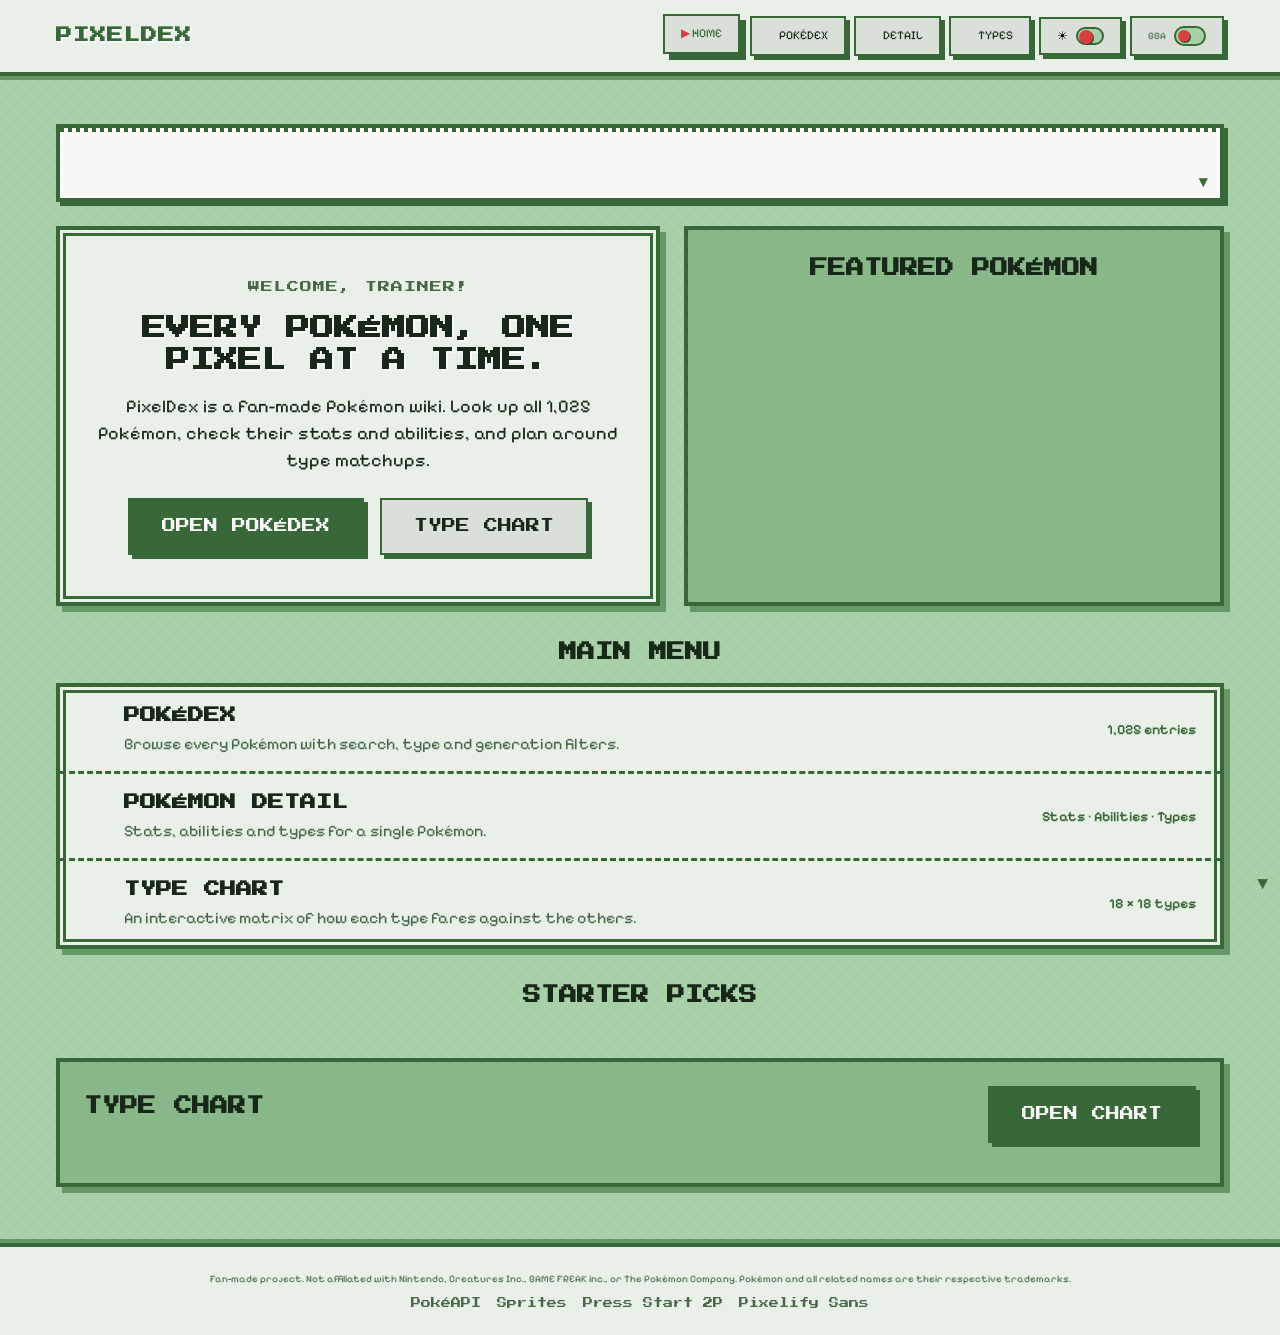
==== commit 6ffb2cb6: "reworked home page and added sprite background image" ====
--- a/index.html
+++ b/index.html
@@ -3,14 +3,14 @@
 <head>
   <meta charset="UTF-8">
   <meta name="viewport" content="width=device-width, initial-scale=1.0">
-  <meta name="description" content="SpindaDex - A fan-made Pokémon wiki and Pokédex with GBA/NDS pixel art style">
-  <title>SpindaDex - Home</title>
+  <meta name="description" content="PixelDex - A fan-made Pokémon wiki and Pokédex">
+  <title>PixelDex - Home</title>
   <link rel="stylesheet" href="css/style.css">
 </head>
 <body data-page="home">
   <header class="site-header">
     <div class="header-inner">
-      <h1 class="site-title"><a href="index.html">SPINDADEX</a></h1>
+      <h1 class="site-title"><a href="index.html">PIXELDEX</a></h1>
       <div data-navbar-placeholder></div>
     </div>
   </header>
@@ -23,33 +23,84 @@
         <span class="dialogue-arrow" aria-hidden="true">▼</span>
       </section>
 
-      <!-- Featured Pokémon -->
-      <section class="featured-section" aria-labelledby="featured-heading">
-        <h2 id="featured-heading" class="section-title">Featured Pokémon</h2>
-        <div class="featured-grid" id="featured-grid" role="list">
-          <!-- Populated by JS -->
+      <!-- Hero + Featured Side by Side -->
+      <div class="hero-featured-wrapper">
+        <!-- Hero Section -->
+        <section class="hero-section hero-column" aria-labelledby="hero-title">
+          <div class="hero-inner">
+            <div class="hero-content">
+              <p class="hero-label">WELCOME, TRAINER!</p>
+              <h1 id="hero-title" class="hero-title">Every Pokémon, one pixel at a time.</h1>
+              <p class="hero-desc">PixelDex is a fan-made Pokémon wiki. Look up all 1,025 Pokémon, check their stats and abilities, and plan around type matchups.</p>
+              <div class="hero-actions">
+                <a href="pokedex.html" class="btn btn-lg">OPEN POKÉDEX</a>
+                <a href="types.html" class="btn btn-lg btn-secondary">TYPE CHART</a>
+              </div>
+            </div>
+            <span class="dialogue-arrow hero-arrow" aria-hidden="true">▼</span>
+          </div>
+        </section>
+
+        <!-- Featured Pokémon (Single) -->
+        <section class="featured-section featured-column" aria-labelledby="featured-heading">
+          <div class="featured-inner">
+            <h2 id="featured-heading" class="section-title">FEATURED POKÉMON</h2>
+            <div class="featured-grid" id="featured-grid" role="list">
+              <!-- Populated by JS - single Pokémon (Pikachu) -->
+            </div>
+          </div>
+        </section>
+      </div>
+
+      <!-- Main Menu -->
+      <section class="menu-section" aria-labelledby="menu-heading">
+        <h2 id="menu-heading" class="section-title">MAIN MENU</h2>
+        <div class="menu-list" role="list">
+          <a href="pokedex.html" class="menu-item" role="listitem">
+            <span class="menu-cursor" aria-hidden="true">▶</span>
+            <div class="menu-info">
+              <h3 class="menu-title">POKÉDEX</h3>
+              <p class="menu-desc">Browse every Pokémon with search, type and generation filters.</p>
+            </div>
+            <span class="menu-stat">1,025 entries</span>
+          </a>
+          <a href="pokemon.html?id=1" class="menu-item" role="listitem">
+            <span class="menu-cursor" aria-hidden="true">▶</span>
+            <div class="menu-info">
+              <h3 class="menu-title">POKÉMON DETAIL</h3>
+              <p class="menu-desc">Stats, abilities and types for a single Pokémon.</p>
+            </div>
+            <span class="menu-stat">Stats · Abilities · Types</span>
+          </a>
+          <a href="types.html" class="menu-item" role="listitem">
+            <span class="menu-cursor" aria-hidden="true">▶</span>
+            <div class="menu-info">
+              <h3 class="menu-title">TYPE CHART</h3>
+              <p class="menu-desc">An interactive matrix of how each type fares against the others.</p>
+            </div>
+            <span class="menu-stat">18 × 18 types</span>
+          </a>
         </div>
       </section>
 
-      <!-- Navigation Cards -->
-      <section class="nav-cards" aria-labelledby="explore-heading">
-        <h2 id="explore-heading" class="section-title">Explore SpindaDex</h2>
-        <div class="featured-grid">
-          <a href="pokedex.html" class="link-card" role="listitem">
-            <img src="https://raw.githubusercontent.com/PokeAPI/sprites/master/sprites/pokemon/versions/generation-viii/icons/001.png" alt="" class="link-card-icon" loading="lazy">
-            <h3 class="link-card-title">Pokédex</h3>
-            <p class="link-card-desc">Browse all 1025 Pokémon with search, type & generation filters</p>
-          </a>
-          <a href="pokemon.html?id=1" class="link-card" role="listitem">
-            <img src="https://raw.githubusercontent.com/PokeAPI/sprites/master/sprites/pokemon/versions/generation-viii/icons/025.png" alt="" class="link-card-icon" loading="lazy">
-            <h3 class="link-card-title">Pokémon Detail</h3>
-            <p class="link-card-desc">View stats, abilities, types & more for any Pokémon</p>
-          </a>
-          <a href="types.html" class="link-card" role="listitem">
-            <img src="https://raw.githubusercontent.com/PokeAPI/sprites/master/sprites/pokemon/versions/generation-viii/icons/150.png" alt="" class="link-card-icon" loading="lazy">
-            <h3 class="link-card-title">Type Chart</h3>
-            <p class="link-card-desc">Interactive 18-type effectiveness matrix with highlighting</p>
-          </a>
+      <!-- Starter Picks -->
+      <section class="starter-section" aria-labelledby="starter-heading">
+        <h2 id="starter-heading" class="section-title">STARTER PICKS</h2>
+        <div class="starter-grid" id="starter-grid" role="list">
+          <!-- Populated by JS - Bulbasaur, Charmander, Squirtle -->
+        </div>
+      </section>
+
+      <!-- Type Chart Preview -->
+      <section class="type-preview-section" aria-labelledby="type-preview-heading">
+        <div class="type-preview-inner">
+          <div class="type-preview-header">
+            <h2 id="type-preview-heading" class="section-title">TYPE CHART</h2>
+            <a href="types.html" class="btn btn-lg">OPEN CHART</a>
+          </div>
+          <div class="type-badges" id="type-badges" role="list">
+            <!-- Populated by JS - all 18 types -->
+          </div>
         </div>
       </section>
     </div>
@@ -64,61 +115,119 @@
     (function() {
       'use strict';
 
-      // Typewriter text
-      const introText = "Welcome to SpindaDex! Your pocket-sized Pokédex with retro GBA/NDS style. Choose your skin, browse the Pokédex, check type matchups, and spin 'em all!";
-      const typewriterEl = document.getElementById('typewriter-text');
-
-      // Start typewriter after a brief delay
-      setTimeout(() => {
-        if (window.SpindaDex && window.SpindaDex.initTypewriter) {
-          window.SpindaDex.initTypewriter(typewriterEl, introText, 25);
+      // Helper to create sprite fallback chain (same as pokedex.js/pokemon.js)
+      // Use preferGen8: false since Gen 1 Pokémon don't have Gen 8 menu icons
+      function createSpriteHtml(pokemonId, pokemonName) {
+        const urls = window.PixelDex.getSpriteUrl(pokemonId, { preferGen8: false });
+        let html = '';
+        urls.forEach((url, i) => {
+          const isLast = i === urls.length - 1;
+          html += `<img src="${url}" alt="${pokemonName}" class="card-image" loading="lazy" ${i > 0 ? 'style="display:none"' : ''} onerror="this.style.display='none'; ${isLast ? '' : `this.parentElement.querySelectorAll('img')[${i+1}].style.display='block'`}">`;
+        });
+        return html;
+      }
+
+      // Initialize when DOM is ready
+      function init() {
+        // Typewriter text
+        const introText = "Welcome to PixelDex! Your pocket-sized Pokédex with retro GBA/NDS style. Choose your skin, browse the Pokédex, check type matchups, and catch 'em all!";
+        const typewriterEl = document.getElementById('typewriter-text');
+
+        // Start typewriter after a brief delay
+        setTimeout(() => {
+          if (window.PixelDex && window.PixelDex.initTypewriter) {
+            window.PixelDex.initTypewriter(typewriterEl, introText, 25);
+          }
+        }, 500);
+
+        // Featured Pokémon - show only Pikachu
+        const featuredGrid = document.getElementById('featured-grid');
+        if (featuredGrid && window.POKEMON && window.PixelDex) {
+          const pokemon = window.POKEMON.find(p => p.id === 25); // Pikachu
+          if (pokemon) {
+            const card = document.createElement('article');
+            card.className = 'card';
+            card.style.cursor = 'pointer';
+            card.setAttribute('role', 'listitem');
+            card.setAttribute('tabindex', '0');
+            card.addEventListener('click', () => {
+              window.location.href = `pokemon.html?id=${pokemon.id}`;
+            });
+            card.addEventListener('keydown', (e) => {
+              if (e.key === 'Enter' || e.key === ' ') {
+                e.preventDefault();
+                window.location.href = `pokemon.html?id=${pokemon.id}`;
+              }
+            });
+
+            const spriteHtml = createSpriteHtml(pokemon.id, pokemon.name);
+
+            card.innerHTML = `
+              <div class="card-inner">
+                <div style="position: relative; width: 100%; aspect-ratio: 1;">
+                  ${spriteHtml}
+                </div>
+                <h3 class="card-title">${window.PixelDex.capitalize(pokemon.name)}</h3>
+                <p class="card-id">#${String(pokemon.id).padStart(3, '0')}</p>
+                <div class="card-types">
+                  ${pokemon.types.map(t => `<span class="type-badge ${t}">${window.PixelDex.capitalize(t)}</span>`).join('')}
+                </div>
+              </div>
+            `;
+            featuredGrid.appendChild(card);
+          }
         }
-      }, 500);
-
-      // Featured Pokémon - Spinda (Hoenn #327) with its unique spot patterns
-      const featuredIds = [327]; // Spinda
-      const featuredGrid = document.getElementById('featured-grid');
-
-      if (featuredGrid && window.POKEMON) {
-        featuredIds.forEach(id => {
-          const pokemon = window.POKEMON.find(p => p.id === id);
-          if (!pokemon) return;
-
-          const card = document.createElement('article');
-          card.className = 'card';
-          card.style.cursor = 'pointer';
-          card.addEventListener('click', () => {
-            window.location.href = `pokemon.html?id=${pokemon.id}`;
+
+        // Starter Picks - Bulbasaur, Charmander, Squirtle
+        const starterGrid = document.getElementById('starter-grid');
+        const starterIds = [1, 4, 7];
+        if (starterGrid && window.POKEMON && window.PixelDex) {
+          starterIds.forEach(id => {
+            const pokemon = window.POKEMON.find(p => p.id === id);
+            if (!pokemon) return;
+
+            const card = document.createElement('a');
+            card.className = 'card';
+            card.href = `pokemon.html?id=${pokemon.id}`;
+            card.setAttribute('role', 'listitem');
+
+            const spriteHtml = createSpriteHtml(pokemon.id, pokemon.name);
+
+            card.innerHTML = `
+              <div class="card-inner">
+                <div style="position: relative; width: 100%; aspect-ratio: 1;">
+                  ${spriteHtml}
+                </div>
+                <h3 class="card-title">${window.PixelDex.capitalize(pokemon.name)}</h3>
+                <p class="card-id">#${String(pokemon.id).padStart(3, '0')}</p>
+                <div class="card-types">
+                  ${pokemon.types.map(t => `<span class="type-badge ${t}">${window.PixelDex.capitalize(t)}</span>`).join('')}
+                </div>
+              </div>
+            `;
+            starterGrid.appendChild(card);
           });
-          card.setAttribute('role', 'listitem');
-          card.setAttribute('tabindex', '0');
-          card.addEventListener('keydown', (e) => {
-            if (e.key === 'Enter' || e.key === ' ') {
-              e.preventDefault();
-              window.location.href = `pokemon.html?id=${pokemon.id}`;
-            }
+        }
+
+        // Type Chart Preview - all 18 types
+        const typeBadges = document.getElementById('type-badges');
+        const allTypes = ['normal', 'fire', 'water', 'electric', 'grass', 'ice', 'fighting', 'poison', 'ground', 'flying', 'psychic', 'bug', 'rock', 'ghost', 'dragon', 'dark', 'steel', 'fairy'];
+        if (typeBadges && window.PixelDex) {
+          allTypes.forEach(type => {
+            const span = document.createElement('span');
+            span.className = `type-badge ${type}`;
+            span.textContent = window.PixelDex.capitalize(type);
+            span.setAttribute('role', 'listitem');
+            typeBadges.appendChild(span);
           });
-
-          const spriteUrls = window.SpindaDex.getSpriteUrl(pokemon.id);
-          const spriteHtml = spriteUrls.map((url, i) =>
-            `<img src="${url}" alt="${pokemon.name}" class="card-image" loading="lazy" ${i > 0 ? 'style="display:none"' : ''} onerror="this.style.display='none'; this.nextElementSibling?.style.display='block' || this.parentElement.querySelectorAll('img')[${i+1}]?.style.display='block'">`
-          ).join('');
-
-          card.innerHTML = `
-            <div class="card-inner">
-              <div style="position: relative; width: 100%; aspect-ratio: 1;">
-                ${spriteHtml}
-                <img src="assets/placeholder.png" alt="" class="card-image" style="display:none" loading="lazy">
-              </div>
-              <h3 class="card-title">${window.SpindaDex.capitalize(pokemon.name)}</h3>
-              <p class="card-id">#${String(pokemon.id).padStart(3, '0')}</p>
-              <div class="card-types">
-                ${pokemon.types.map(t => `<span class="type-badge ${t}">${window.SpindaDex.capitalize(t)}</span>`).join('')}
-              </div>
-            </div>
-          `;
-          featuredGrid.appendChild(card);
-        });
+        }
+      }
+
+      // Run init when DOM is ready
+      if (document.readyState === 'loading') {
+        document.addEventListener('DOMContentLoaded', init);
+      } else {
+        init();
       }
     })();
   </script>
--- a/css/style.css
+++ b/css/style.css
@@ -1,4 +1,4 @@
-/* SpindaDex - Shared Stylesheet */
+/* PixelDex - Shared Stylesheet */
 /* GBA/NDS Pixel Art Design System */
 
 @import url('https://fonts.googleapis.com/css2?family=Press+Start+2P&family=Pixelify+Sans:wght@400;600;700&display=swap');
@@ -956,7 +956,11 @@
   width: 100%;
   aspect-ratio: 1;
   object-fit: contain;
-  background: var(--color-bg);
+  background-color: var(--color-bg);
+  background-image: url("../assets/sprite_background.png");
+  background-position: center;
+  background-repeat: no-repeat;
+  background-size: cover;
   image-rendering: pixelated;
 }
 
@@ -1133,7 +1137,11 @@
   width: 120px;
   height: 120px;
   image-rendering: pixelated;
-  background: var(--color-bg);
+  background-color: var(--color-bg);
+  background-image: url("../assets/sprite_background.png");
+  background-position: center;
+  background-repeat: no-repeat;
+  background-size: cover;
   border: 2px solid var(--color-border);
   box-shadow: var(--shadow-inset);
   flex-shrink: 0;
@@ -1365,6 +1373,280 @@
 }
 
 /* ==========================================================================
+   Home Page - Hero + Featured Side by Side
+   ========================================================================== */
+
+.hero-featured-wrapper {
+  display: flex;
+  flex-wrap: wrap;
+  gap: var(--space-3);
+  margin: var(--space-3) 0;
+}
+
+.hero-column,
+.featured-column {
+  flex: 1 1 0;
+  min-width: 0;
+}
+
+.hero-column {
+  flex-grow: 1.12;
+  min-width: 480px;
+}
+
+.featured-column {
+  flex-grow: 1;
+  min-width: 360px;
+}
+
+/* ==========================================================================
+   Home Page - Hero Section
+   ========================================================================== */
+
+.hero-section {
+  margin: 0;
+}
+
+.hero-inner {
+  display: flex;
+  flex-direction: column;
+  align-items: center;
+  justify-content: center;
+  gap: var(--space-3);
+  padding: var(--space-4);
+  background: var(--color-panel);
+  border: 4px solid var(--color-border);
+  box-shadow: inset 0 0 0 3px var(--color-panel), inset 0 0 0 6px var(--color-primary), 6px 6px 0 var(--color-shadow);
+  text-align: center;
+  height: 100%;
+  min-height: 380px;
+}
+
+.hero-content {
+  display: flex;
+  flex-direction: column;
+  gap: var(--space-2);
+  max-width: 520px;
+}
+
+.hero-label {
+  font-family: var(--font-display);
+  font-size: 12px;
+  color: var(--color-text-muted);
+  letter-spacing: 1px;
+}
+
+.hero-title {
+  font-family: var(--font-display);
+  font-size: 24px;
+  line-height: 1.35;
+  color: var(--color-text);
+  margin: 0;
+  text-shadow: 2px 2px 0 var(--color-highlight);
+}
+
+.hero-desc {
+  font-size: 18px;
+  line-height: 1.5;
+  color: var(--color-text);
+  margin: 0;
+}
+
+.hero-actions {
+  display: flex;
+  flex-wrap: wrap;
+  gap: var(--space-2);
+  justify-content: center;
+  margin-top: var(--space-1);
+}
+
+.hero-arrow {
+  animation: bounce 1s infinite;
+  font-size: 18px;
+  color: var(--color-primary);
+}
+
+/* ==========================================================================
+   Home Page - Featured Pokémon Section
+   ========================================================================== */
+
+.featured-section {
+  margin: 0;
+}
+
+.featured-inner {
+  padding: var(--space-3);
+  background: var(--color-bg-dark);
+  border: 4px solid var(--color-border);
+  box-shadow: 6px 6px 0 var(--color-shadow);
+  height: 100%;
+  display: flex;
+  flex-direction: column;
+}
+
+.section-title {
+  font-family: var(--font-display);
+  font-size: 18px;
+  color: var(--color-text);
+  margin-bottom: var(--space-2);
+  text-align: center;
+}
+
+.featured-grid {
+  flex: 1;
+  display: flex;
+  align-items: center;
+  justify-content: center;
+}
+
+.featured-grid .card {
+  width: min(100%, 340px);
+  max-width: 340px;
+}
+
+/* Responsive: stack on mobile */
+@media (max-width: 768px) {
+  .hero-featured-wrapper {
+    flex-direction: column;
+  }
+
+  .hero-column,
+  .featured-column {
+    min-width: 100%;
+  }
+
+  .hero-inner {
+    min-height: auto;
+  }
+}
+
+/* ==========================================================================
+   Home Page - Main Menu Section
+   ========================================================================== */
+
+.menu-section {
+  margin: var(--space-4) 0;
+}
+
+.menu-list {
+  background: var(--color-panel);
+  border: 4px solid var(--color-border);
+  box-shadow: inset 0 0 0 3px var(--color-panel), inset 0 0 0 6px var(--color-primary), 6px 6px 0 var(--color-shadow);
+  overflow: hidden;
+}
+
+.menu-item {
+  display: flex;
+  flex-wrap: wrap;
+  align-items: center;
+  gap: var(--space-2);
+  min-height: 76px;
+  padding: var(--space-2) var(--space-3);
+  color: var(--color-text);
+  text-decoration: none;
+  border-bottom: 3px dashed var(--color-primary);
+  transition: background var(--transition-fast);
+}
+
+.menu-item:last-child {
+  border-bottom: none;
+}
+
+.menu-item:hover {
+  background: var(--color-panel-dark);
+}
+
+.menu-cursor {
+  width: 24px;
+  font-family: var(--font-display);
+  font-size: 20px;
+  color: var(--color-accent);
+  opacity: 0;
+  transition: opacity var(--transition-fast);
+  flex-shrink: 0;
+}
+
+.menu-item:hover .menu-cursor {
+  opacity: 1;
+}
+
+.menu-info {
+  flex: 1 1 320px;
+  min-width: 0;
+  display: flex;
+  flex-direction: column;
+  gap: 4px;
+}
+
+.menu-title {
+  font-family: var(--font-display);
+  font-size: 16px;
+  color: var(--color-text);
+}
+
+.menu-desc {
+  font-size: 16px;
+  line-height: 1.4;
+  color: var(--color-text-muted);
+}
+
+.menu-stat {
+  font-size: 14px;
+  font-weight: 600;
+  color: var(--color-primary);
+  white-space: nowrap;
+}
+
+/* ==========================================================================
+   Home Page - Starter Picks Section
+   ========================================================================== */
+
+.starter-section {
+  margin: var(--space-4) 0;
+}
+
+.starter-grid {
+  display: flex;
+  flex-wrap: wrap;
+  gap: var(--space-3);
+}
+
+.starter-grid .card {
+  flex: 1 1 260px;
+  min-width: 0;
+}
+
+/* ==========================================================================
+   Home Page - Type Chart Preview Section
+   ========================================================================== */
+
+.type-preview-section {
+  margin: var(--space-4) 0;
+}
+
+.type-preview-inner {
+  padding: var(--space-3);
+  background: var(--color-bg-dark);
+  border: 4px solid var(--color-primary);
+  box-shadow: 6px 6px 0 var(--color-shadow);
+}
+
+.type-preview-header {
+  display: flex;
+  flex-wrap: wrap;
+  gap: var(--space-2);
+  align-items: center;
+  justify-content: space-between;
+  margin-bottom: var(--space-2);
+}
+
+.type-badges {
+  display: flex;
+  flex-wrap: wrap;
+  gap: var(--space-1);
+}
+
+/* ==========================================================================
    Footer
    ========================================================================== */
 
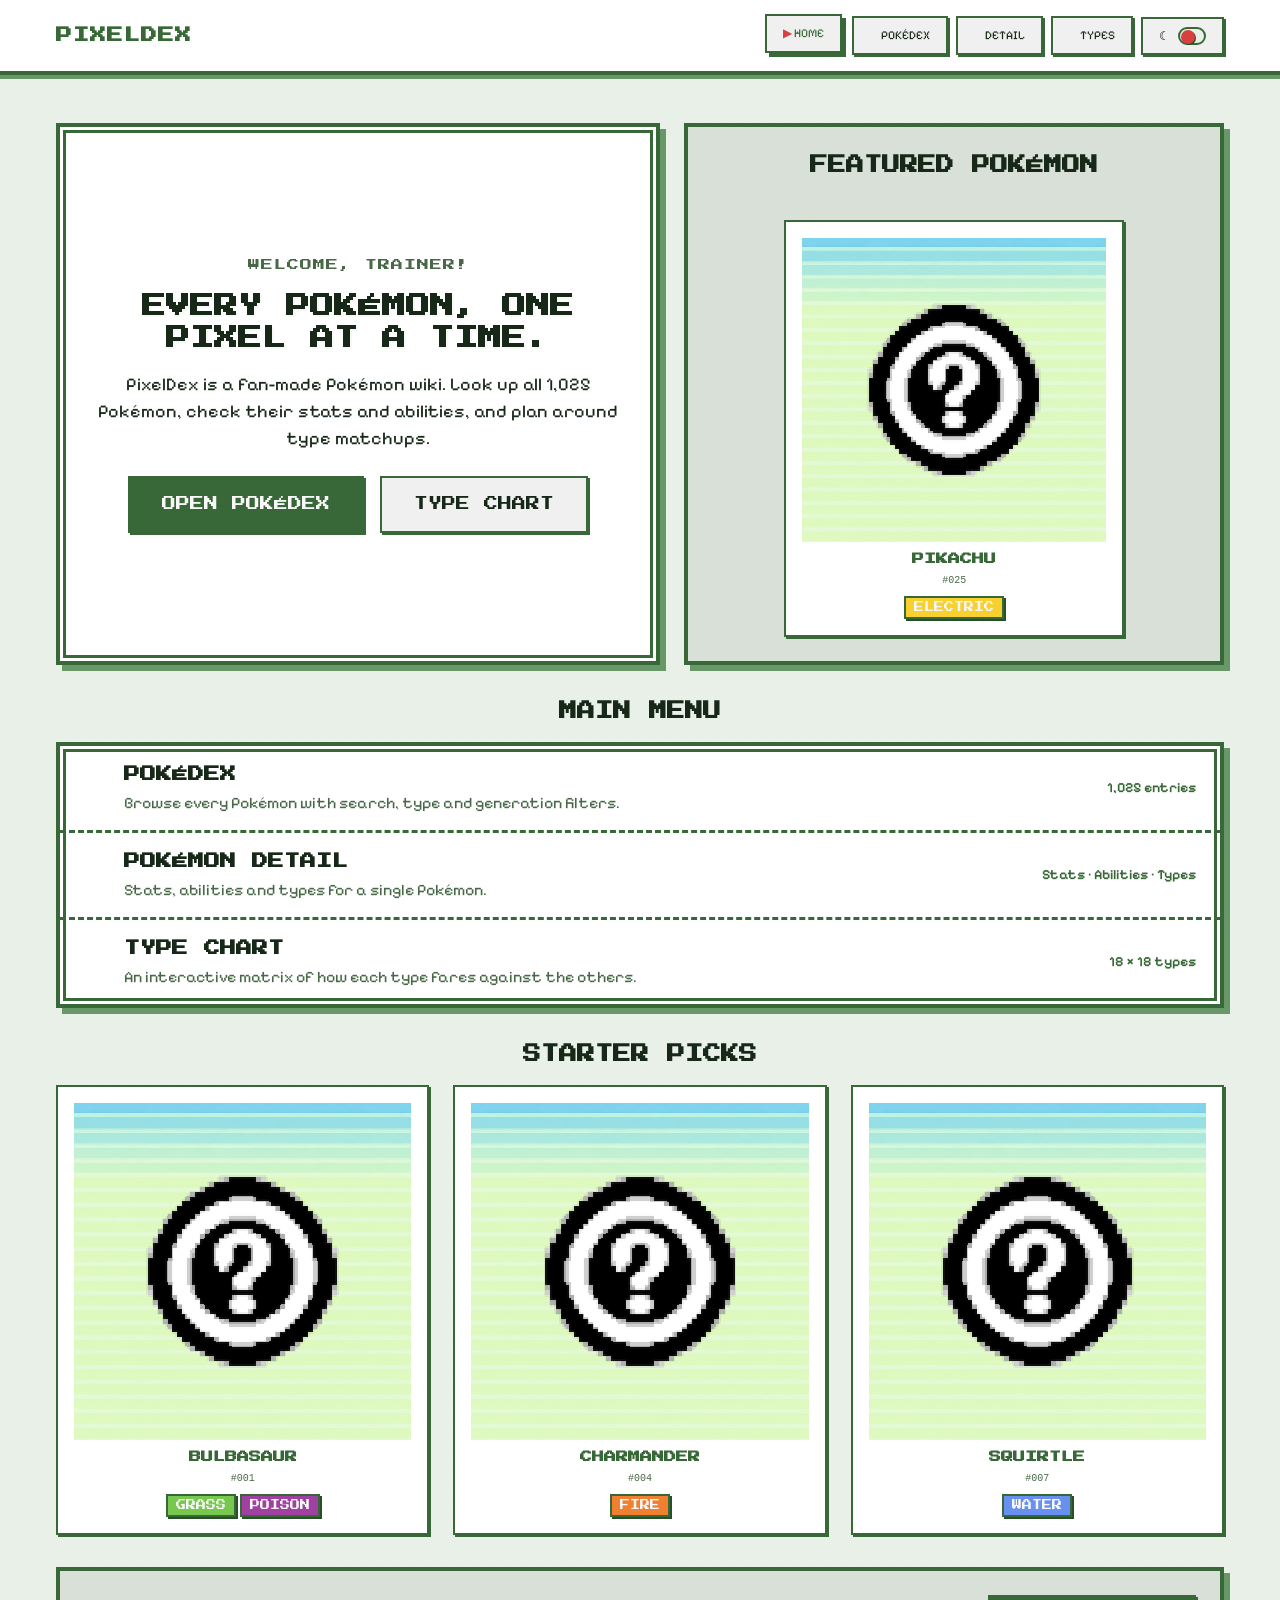
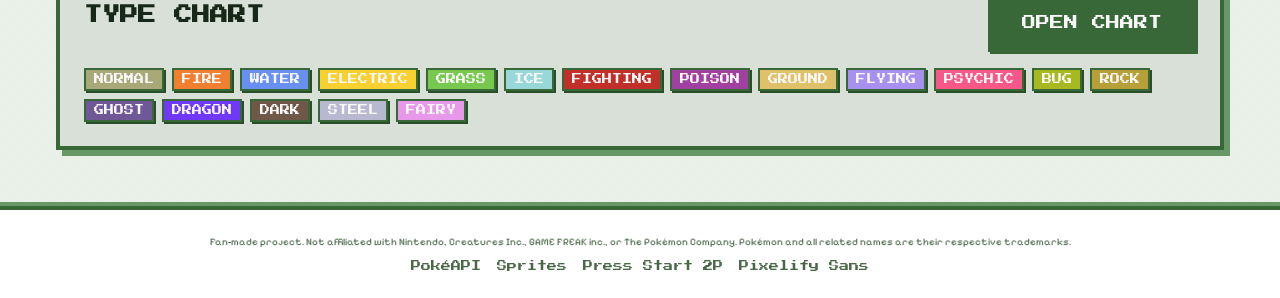
==== commit f593ce87: "crunched and simplified the code base, removed gba/nds skin and added background and placeholder ass" ====
--- a/index.html
+++ b/index.html
@@ -1,5 +1,5 @@
 <!DOCTYPE html>
-<html lang="en" data-skin="gba">
+<html lang="en" data-theme="light">
 <head>
   <meta charset="UTF-8">
   <meta name="viewport" content="width=device-width, initial-scale=1.0">
@@ -11,18 +11,30 @@
   <header class="site-header">
     <div class="header-inner">
       <h1 class="site-title"><a href="index.html">PIXELDEX</a></h1>
-      <div data-navbar-placeholder></div>
+      <nav class="main-nav" id="main-nav" role="navigation" aria-label="Main navigation">
+        <ul class="nav-list">
+          <li><a href="index.html" class="nav-link" data-page="home">Home</a></li>
+          <li><a href="pokedex.html" class="nav-link" data-page="pokedex">Pokédex</a></li>
+          <li><a href="pokemon.html" class="nav-link" data-page="pokemon">Detail</a></li>
+          <li><a href="types.html" class="nav-link" data-page="types">Types</a></li>
+        </ul>
+        <div class="nav-controls">
+          <button class="theme-toggle" id="theme-toggle" aria-label="Toggle dark mode" aria-pressed="false">
+            <span class="theme-toggle-label">☀</span>
+            <span class="theme-toggle-btn" aria-hidden="true"></span>
+          </button>
+          <button class="hamburger" id="hamburger" aria-label="Toggle menu" aria-expanded="false" aria-controls="main-nav">
+            <span class="hamburger-line" aria-hidden="true"></span>
+            <span class="hamburger-line" aria-hidden="true"></span>
+            <span class="hamburger-line" aria-hidden="true"></span>
+          </button>
+        </div>
+      </nav>
     </div>
   </header>
 
   <main class="main-content">
     <div class="container">
-      <!-- Typewriter Dialogue Intro -->
-      <section class="dialogue-box" aria-live="polite">
-        <p class="dialogue-text" id="typewriter-text"></p>
-        <span class="dialogue-arrow" aria-hidden="true">▼</span>
-      </section>
-
       <!-- Hero + Featured Side by Side -->
       <div class="hero-featured-wrapper">
         <!-- Hero Section -->
@@ -37,7 +49,6 @@
                 <a href="types.html" class="btn btn-lg btn-secondary">TYPE CHART</a>
               </div>
             </div>
-            <span class="dialogue-arrow hero-arrow" aria-hidden="true">▼</span>
           </div>
         </section>
 
@@ -106,130 +117,125 @@
     </div>
   </main>
 
-  <footer data-footer-placeholder></footer>
+  <footer class="site-footer" role="contentinfo">
+    <div class="footer-content">
+      <p class="footer-disclaimer">
+        Fan-made project. Not affiliated with Nintendo, Creatures Inc., GAME FREAK inc., or The Pokémon Company.
+        Pokémon and all related names are their respective trademarks.
+      </p>
+      <div class="footer-links">
+        <a href="https://pokeapi.co/" target="_blank" rel="noopener">PokéAPI</a>
+        <a href="https://github.com/PokeAPI/sprites" target="_blank" rel="noopener">Sprites</a>
+        <a href="https://fonts.google.com/specimen/Press+Start+2P" target="_blank" rel="noopener">Press Start 2P</a>
+        <a href="https://fonts.google.com/specimen/Pixelify+Sans" target="_blank" rel="noopener">Pixelify Sans</a>
+      </div>
+    </div>
+  </footer>
 
   <script src="js/data.js"></script>
-  <script src="js/main.js"></script>
+  <script src="js/utils.js"></script>
   <script>
-    // Home page specific logic
-    (function() {
-      'use strict';
-
-      // Helper to create sprite fallback chain (same as pokedex.js/pokemon.js)
-      // Use preferGen8: false since Gen 1 Pokémon don't have Gen 8 menu icons
-      function createSpriteHtml(pokemonId, pokemonName) {
-        const urls = window.PixelDex.getSpriteUrl(pokemonId, { preferGen8: false });
-        let html = '';
-        urls.forEach((url, i) => {
-          const isLast = i === urls.length - 1;
-          html += `<img src="${url}" alt="${pokemonName}" class="card-image" loading="lazy" ${i > 0 ? 'style="display:none"' : ''} onerror="this.style.display='none'; ${isLast ? '' : `this.parentElement.querySelectorAll('img')[${i+1}].style.display='block'`}">`;
-        });
-        return html;
-      }
-
-      // Initialize when DOM is ready
-      function init() {
-        // Typewriter text
-        const introText = "Welcome to PixelDex! Your pocket-sized Pokédex with retro GBA/NDS style. Choose your skin, browse the Pokédex, check type matchups, and catch 'em all!";
-        const typewriterEl = document.getElementById('typewriter-text');
-
-        // Start typewriter after a brief delay
-        setTimeout(() => {
-          if (window.PixelDex && window.PixelDex.initTypewriter) {
-            window.PixelDex.initTypewriter(typewriterEl, introText, 25);
-          }
-        }, 500);
-
-        // Featured Pokémon - show only Pikachu
-        const featuredGrid = document.getElementById('featured-grid');
-        if (featuredGrid && window.POKEMON && window.PixelDex) {
-          const pokemon = window.POKEMON.find(p => p.id === 25); // Pikachu
-          if (pokemon) {
-            const card = document.createElement('article');
-            card.className = 'card';
-            card.style.cursor = 'pointer';
-            card.setAttribute('role', 'listitem');
-            card.setAttribute('tabindex', '0');
-            card.addEventListener('click', () => {
-              window.location.href = `pokemon.html?id=${pokemon.id}`;
-            });
-            card.addEventListener('keydown', (e) => {
-              if (e.key === 'Enter' || e.key === ' ') {
-                e.preventDefault();
-                window.location.href = `pokemon.html?id=${pokemon.id}`;
-              }
-            });
-
-            const spriteHtml = createSpriteHtml(pokemon.id, pokemon.name);
-
-            card.innerHTML = `
-              <div class="card-inner">
-                <div style="position: relative; width: 100%; aspect-ratio: 1;">
-                  ${spriteHtml}
-                </div>
-                <h3 class="card-title">${window.PixelDex.capitalize(pokemon.name)}</h3>
-                <p class="card-id">#${String(pokemon.id).padStart(3, '0')}</p>
-                <div class="card-types">
-                  ${pokemon.types.map(t => `<span class="type-badge ${t}">${window.PixelDex.capitalize(t)}</span>`).join('')}
-                </div>
-              </div>
-            `;
-            featuredGrid.appendChild(card);
-          }
+    // ==========================================================================
+    // Home Page Logic - Uses shared utils
+    // ==========================================================================
+
+    // Featured Pokémon - Pikachu
+    function renderFeatured() {
+      const featuredGrid = document.getElementById('featured-grid');
+      if (!featuredGrid || !window.POKEMON) return;
+
+      const pokemon = window.POKEMON.find(p => p.id === 25); // Pikachu
+      if (!pokemon) return;
+
+      const card = document.createElement('article');
+      card.className = 'card';
+      card.style.cursor = 'pointer';
+      card.setAttribute('role', 'listitem');
+      card.setAttribute('tabindex', '0');
+      card.addEventListener('click', () => {
+        window.location.href = `pokemon.html?id=${pokemon.id}`;
+      });
+      card.addEventListener('keydown', (e) => {
+        if (e.key === 'Enter' || e.key === ' ') {
+          e.preventDefault();
+          window.location.href = `pokemon.html?id=${pokemon.id}`;
         }
-
-        // Starter Picks - Bulbasaur, Charmander, Squirtle
-        const starterGrid = document.getElementById('starter-grid');
-        const starterIds = [1, 4, 7];
-        if (starterGrid && window.POKEMON && window.PixelDex) {
-          starterIds.forEach(id => {
-            const pokemon = window.POKEMON.find(p => p.id === id);
-            if (!pokemon) return;
-
-            const card = document.createElement('a');
-            card.className = 'card';
-            card.href = `pokemon.html?id=${pokemon.id}`;
-            card.setAttribute('role', 'listitem');
-
-            const spriteHtml = createSpriteHtml(pokemon.id, pokemon.name);
-
-            card.innerHTML = `
-              <div class="card-inner">
-                <div style="position: relative; width: 100%; aspect-ratio: 1;">
-                  ${spriteHtml}
-                </div>
-                <h3 class="card-title">${window.PixelDex.capitalize(pokemon.name)}</h3>
-                <p class="card-id">#${String(pokemon.id).padStart(3, '0')}</p>
-                <div class="card-types">
-                  ${pokemon.types.map(t => `<span class="type-badge ${t}">${window.PixelDex.capitalize(t)}</span>`).join('')}
-                </div>
-              </div>
-            `;
-            starterGrid.appendChild(card);
-          });
-        }
-
-        // Type Chart Preview - all 18 types
-        const typeBadges = document.getElementById('type-badges');
-        const allTypes = ['normal', 'fire', 'water', 'electric', 'grass', 'ice', 'fighting', 'poison', 'ground', 'flying', 'psychic', 'bug', 'rock', 'ghost', 'dragon', 'dark', 'steel', 'fairy'];
-        if (typeBadges && window.PixelDex) {
-          allTypes.forEach(type => {
-            const span = document.createElement('span');
-            span.className = `type-badge ${type}`;
-            span.textContent = window.PixelDex.capitalize(type);
-            span.setAttribute('role', 'listitem');
-            typeBadges.appendChild(span);
-          });
-        }
-      }
-
-      // Run init when DOM is ready
-      if (document.readyState === 'loading') {
-        document.addEventListener('DOMContentLoaded', init);
-      } else {
-        init();
-      }
-    })();
+      });
+
+      const spriteHtml = window.PixelDexUtils.createSpriteHtml(pokemon.id, pokemon.name);
+
+      card.innerHTML = `
+        <div class="card-inner">
+          <div style="position: relative; width: 100%; aspect-ratio: 1;">
+            ${spriteHtml}
+          </div>
+          <h3 class="card-title">${window.PixelDexUtils.capitalize(pokemon.name)}</h3>
+          <p class="card-id">#${String(pokemon.id).padStart(3, '0')}</p>
+          <div class="card-types">
+            ${pokemon.types.map(t => `<span class="type-badge ${t}">${window.PixelDexUtils.capitalize(t)}</span>`).join('')}
+          </div>
+        </div>
+      `;
+      featuredGrid.appendChild(card);
+    }
+
+    // Starter Picks - Bulbasaur, Charmander, Squirtle
+    function renderStarters() {
+      const starterGrid = document.getElementById('starter-grid');
+      const starterIds = [1, 4, 7];
+      if (!starterGrid || !window.POKEMON) return;
+
+      starterIds.forEach(id => {
+        const pokemon = window.POKEMON.find(p => p.id === id);
+        if (!pokemon) return;
+
+        const card = document.createElement('a');
+        card.className = 'card';
+        card.href = `pokemon.html?id=${pokemon.id}`;
+        card.setAttribute('role', 'listitem');
+
+        const spriteHtml = window.PixelDexUtils.createSpriteHtml(pokemon.id, pokemon.name);
+
+        card.innerHTML = `
+          <div class="card-inner">
+            <div style="position: relative; width: 100%; aspect-ratio: 1;">
+              ${spriteHtml}
+            </div>
+            <h3 class="card-title">${window.PixelDexUtils.capitalize(pokemon.name)}</h3>
+            <p class="card-id">#${String(pokemon.id).padStart(3, '0')}</p>
+            <div class="card-types">
+              ${pokemon.types.map(t => `<span class="type-badge ${t}">${window.PixelDexUtils.capitalize(t)}</span>`).join('')}
+            </div>
+          </div>
+        `;
+        starterGrid.appendChild(card);
+      });
+    }
+
+    // Type Chart Preview - all 18 types
+    function renderTypeBadges() {
+      const typeBadges = document.getElementById('type-badges');
+      const allTypes = ['normal', 'fire', 'water', 'electric', 'grass', 'ice', 'fighting', 'poison', 'ground', 'flying', 'psychic', 'bug', 'rock', 'ghost', 'dragon', 'dark', 'steel', 'fairy'];
+      if (!typeBadges) return;
+
+      allTypes.forEach(type => {
+        const span = document.createElement('span');
+        span.className = `type-badge ${type}`;
+        span.textContent = window.PixelDexUtils.capitalize(type);
+        span.setAttribute('role', 'listitem');
+        typeBadges.appendChild(span);
+      });
+    }
+
+    // Initialize everything when DOM is ready
+    document.addEventListener('DOMContentLoaded', () => {
+      window.PixelDexUtils.initTheme();
+      window.PixelDexUtils.initHamburger();
+      window.PixelDexUtils.highlightCurrentPage();
+      renderFeatured();
+      renderStarters();
+      renderTypeBadges();
+    });
   </script>
 </body>
 </html>
--- a/css/style.css
+++ b/css/style.css
@@ -1,10 +1,10 @@
-/* PixelDex - Shared Stylesheet */
-/* GBA/NDS Pixel Art Design System */
+/* PixelDex - Simplified Stylesheet */
+/* Light/Dark Theme System - Beginner Friendly */
 
 @import url('https://fonts.googleapis.com/css2?family=Press+Start+2P&family=Pixelify+Sans:wght@400;600;700&display=swap');
 
 /* ==========================================================================
-   CSS Custom Properties - Design Tokens
+   CSS Custom Properties - Design Tokens (Simplified ~45 properties)
    ========================================================================== */
 
 :root {
@@ -27,9 +27,9 @@
   --radius-md: 8px;
 
   /* Shadows */
-  --shadow-pixel: 4px 4px 0 0 var(--color-border);
-  --shadow-pixel-hover: 6px 6px 0 0 var(--color-border);
-  --shadow-inset: inset 2px 2px 0 0 var(--color-highlight), inset -2px -2px 0 0 var(--color-shadow);
+  --shadow-sm: 2px 2px 0 0 var(--color-border);
+  --shadow-md: 4px 4px 0 0 var(--color-border);
+  --shadow-lg: 6px 6px 0 0 var(--color-border);
 
   /* Transitions */
   --transition-fast: 100ms ease;
@@ -39,19 +39,13 @@
   --z-dropdown: 100;
   --z-modal: 200;
   --z-toast: 300;
-}
-
-/* ==========================================================================
-   GBA SKIN (Default) - Bright, saturated, chunky
-   ========================================================================== */
-
-html[data-skin="gba"] {
-  /* Colors - Emerald/Ruby palette */
-  --color-bg: #a8d0a8;
-  --color-bg-dark: #88b888;
-  --color-bg-light: #c8e8c8;
-  --color-panel: #e8f0e8;
-  --color-panel-dark: #d8e0d8;
+
+  /* Light theme (default) */
+  --color-bg: #e8f0e8;
+  --color-bg-dark: #d8e0d8;
+  --color-bg-light: #f0f8f0;
+  --color-panel: #ffffff;
+  --color-panel-dark: #f0f0f0;
   --color-border: #386838;
   --color-border-dark: #285028;
   --color-highlight: #f8f8f8;
@@ -67,7 +61,7 @@
   --color-link: #2850a8;
   --color-link-hover: #183888;
 
-  /* Type colors (GBA style - brighter) */
+  /* Type colors */
   --type-normal: #a8a878;
   --type-fire: #f08030;
   --type-water: #6890f0;
@@ -102,74 +96,8 @@
   --cursor-color: #386838;
 }
 
-/* ==========================================================================
-   NDS SKIN - Softer, menu-driven, silver/pastel
-   ========================================================================== */
-
-html[data-skin="nds"] {
-  /* Colors - Silver/Pastel palette */
-  --color-bg: #c8c8d8;
-  --color-bg-dark: #a8a8c0;
-  --color-bg-light: #e0e0e8;
-  --color-panel: #f0f0f8;
-  --color-panel-dark: #e0e0e8;
-  --color-border: #686888;
-  --color-border-dark: #484868;
-  --color-highlight: #f8f8f8;
-  --color-shadow: #8888a8;
-  --color-text: #282848;
-  --color-text-muted: #585878;
-  --color-text-inverse: #f8f8f8;
-  --color-primary: #686888;
-  --color-primary-hover: #484868;
-  --color-primary-light: #e8e8f0;
-  --color-accent: #a868a8;
-  --color-accent-hover: #884888;
-  --color-link: #4848c8;
-  --color-link-hover: #3030a8;
-
-  /* Type colors (NDS style - softer) */
-  --type-normal: #b8b8a0;
-  --type-fire: #f89848;
-  --type-water: #88a8f8;
-  --type-electric: #f8e048;
-  --type-grass: #98d070;
-  --type-ice: #b0e0e0;
-  --type-fighting: #d04840;
-  --type-poison: #b858b8;
-  --type-ground: #e8d088;
-  --type-flying: #c0b8f8;
-  --type-psychic: #f878a8;
-  --type-bug: #b8c830;
-  --type-rock: #c8b858;
-  --type-ghost: #8870b8;
-  --type-dragon: #8858f8;
-  --type-dark: #887060;
-  --type-steel: #c8c8e0;
-  --type-fairy: #f8b8f8;
-
-  /* Stat bar colors */
-  --stat-hp: #f05858;
-  --stat-attack: #f89848;
-  --stat-defense: #f8e048;
-  --stat-spatk: #f05858;
-  --stat-spdef: #98d070;
-  --stat-speed: #f8e048;
-
-  /* Dialogue box */
-  --dialogue-bg: #f0f0f8;
-  --dialogue-border: #686888;
-  --dialogue-text: #282848;
-  --cursor-color: #686888;
-}
-
-/* ==========================================================================
-   DAY/NIGHT THEME OVERRIDES
-   ========================================================================== */
-/* Night mode applies on top of current skin (GBA or NDS) */
-
-html[data-theme="night"] {
-  /* GBA Night - Dark emerald/forest */
+/* Dark theme override */
+html[data-theme="dark"] {
   --color-bg: #182818;
   --color-bg-dark: #102010;
   --color-bg-light: #203820;
@@ -190,7 +118,7 @@
   --color-link: #88a8e8;
   --color-link-hover: #a8c8f8;
 
-  /* Type colors (GBA Night - muted) */
+  /* Type colors (Dark - muted) */
   --type-normal: #888868;
   --type-fire: #d07030;
   --type-water: #5880e0;
@@ -210,7 +138,7 @@
   --type-steel: #a8a8c0;
   --type-fairy: #d898d8;
 
-  /* Stat bar colors (Night) */
+  /* Stat bar colors (Dark) */
   --stat-hp: #d04040;
   --stat-attack: #d07030;
   --stat-defense: #d8b030;
@@ -218,73 +146,15 @@
   --stat-spdef: #68a850;
   --stat-speed: #d8b030;
 
-  /* Dialogue box (Night) */
+  /* Dialogue box (Dark) */
   --dialogue-bg: #203020;
   --dialogue-border: #487848;
   --dialogue-text: #e8f0e8;
   --cursor-color: #68a868;
 }
 
-/* NDS Night overrides (more specific) */
-html[data-skin="nds"][data-theme="night"] {
-  /* NDS Night - Dark silver/space */
-  --color-bg: #181828;
-  --color-bg-dark: #101020;
-  --color-bg-light: #202038;
-  --color-panel: #202030;
-  --color-panel-dark: #181828;
-  --color-border: #585878;
-  --color-border-dark: #484868;
-  --color-highlight: #282838;
-  --color-shadow: #080818;
-  --color-text: #e0e0f0;
-  --color-text-muted: #8888a8;
-  --color-text-inverse: #181828;
-  --color-primary: #8888a8;
-  --color-primary-hover: #a8a8c8;
-  --color-primary-light: #282838;
-  --color-accent: #c888c8;
-  --color-accent-hover: #e8a8e8;
-  --color-link: #7878d8;
-  --color-link-hover: #9898f8;
-
-  /* Type colors (NDS Night - muted pastel) */
-  --type-normal: #a8a890;
-  --type-fire: #d88848;
-  --type-water: #7898e8;
-  --type-electric: #d8c048;
-  --type-grass: #88c070;
-  --type-ice: #a0d0d0;
-  --type-fighting: #c04840;
-  --type-poison: #a858a8;
-  --type-ground: #d8c088;
-  --type-flying: #b0a8e8;
-  --type-psychic: #e878a8;
-  --type-bug: #a8b830;
-  --type-rock: #b8a858;
-  --type-ghost: #7870a8;
-  --type-dragon: #7858e8;
-  --type-dark: #786860;
-  --type-steel: #b8b8d0;
-  --type-fairy: #e8a8e8;
-
-  /* Stat bar colors (NDS Night) */
-  --stat-hp: #e05858;
-  --stat-attack: #e89848;
-  --stat-defense: #e8d048;
-  --stat-spatk: #e05858;
-  --stat-spdef: #88c070;
-  --stat-speed: #e8d048;
-
-  /* Dialogue box (NDS Night) */
-  --dialogue-bg: #202030;
-  --dialogue-border: #585878;
-  --dialogue-text: #e0e0f0;
-  --cursor-color: #8888a8;
-}
-
-/* Background pattern adjustment for night mode */
-html[data-theme="night"] body {
+/* Background pattern adjustment for dark mode */
+html[data-theme="dark"] body {
   background-image:
     radial-gradient(circle at 0 0, var(--color-bg-light) 1px, transparent 1px),
     radial-gradient(circle at 0 0, var(--color-bg-light) 1px, transparent 1px);
@@ -465,7 +335,7 @@
   color: var(--color-text);
   background: var(--color-panel-dark);
   border: 2px solid var(--color-border);
-  box-shadow: var(--shadow-pixel);
+  box-shadow: var(--shadow-sm);
   transition: all var(--transition-fast);
   position: relative;
 }
@@ -481,7 +351,7 @@
 .nav-link:hover,
 .nav-link[aria-current="page"] {
   color: var(--color-primary);
-  box-shadow: var(--shadow-pixel-hover);
+  box-shadow: var(--shadow-md);
   transform: translate(-2px, -2px);
 }
 
@@ -500,77 +370,21 @@
   51%, 100% { opacity: 0; }
 }
 
-/* Skin Toggle */
-.skin-toggle {
+/* Theme Toggle (Day/Night) */
+.theme-toggle {
   display: flex;
   align-items: center;
   gap: var(--space-1);
   padding: var(--space-1) var(--space-2);
   background: var(--color-panel-dark);
   border: 2px solid var(--color-border);
-  box-shadow: var(--shadow-pixel);
+  box-shadow: var(--shadow-sm);
   cursor: pointer;
   transition: all var(--transition-fast);
 }
 
-.skin-toggle:hover {
-  box-shadow: var(--shadow-pixel-hover);
-  transform: translate(-2px, -2px);
-}
-
-.skin-toggle:active {
-  box-shadow: none;
-  transform: translate(0, 0);
-}
-
-.skin-toggle-label {
-  font-size: 10px;
-  color: var(--color-text-muted);
-}
-
-.skin-toggle-btn {
-  width: 32px;
-  height: 20px;
-  background: var(--color-bg);
-  border: 2px solid var(--color-border);
-  border-radius: 10px;
-  position: relative;
-  cursor: pointer;
-}
-
-.skin-toggle-btn::after {
-  content: "";
-  position: absolute;
-  top: 2px;
-  left: 2px;
-  width: 12px;
-  height: 12px;
-  background: var(--color-accent);
-  border-radius: 50%;
-  transition: transform var(--transition-fast);
-  box-shadow: 1px 1px 0 0 var(--color-border-dark);
-}
-
-html[data-skin="nds"] .skin-toggle-btn::after {
-  transform: translateX(12px);
-  background: var(--color-primary);
-}
-
-/* Theme Toggle (Day/Night) */
-.theme-toggle {
-  display: flex;
-  align-items: center;
-  gap: var(--space-1);
-  padding: var(--space-1) var(--space-2);
-  background: var(--color-panel-dark);
-  border: 2px solid var(--color-border);
-  box-shadow: var(--shadow-pixel);
-  cursor: pointer;
-  transition: all var(--transition-fast);
-}
-
 .theme-toggle:hover {
-  box-shadow: var(--shadow-pixel-hover);
+  box-shadow: var(--shadow-md);
   transform: translate(-2px, -2px);
 }
 
@@ -607,7 +421,7 @@
   box-shadow: 1px 1px 0 0 var(--color-border-dark);
 }
 
-html[data-theme="night"] .theme-toggle-btn::after {
+html[data-theme="dark"] .theme-toggle-btn::after {
   transform: translateX(10px);
   background: var(--color-primary);
 }
@@ -699,7 +513,6 @@
     border-top: 2px solid var(--color-border);
   }
 
-  .skin-toggle,
   .theme-toggle {
     justify-content: center;
   }
@@ -721,7 +534,7 @@
   color: var(--color-text-inverse);
   background: var(--color-primary);
   border: 2px solid var(--color-border);
-  box-shadow: var(--shadow-pixel);
+  box-shadow: var(--shadow-sm);
   cursor: pointer;
   transition: all var(--transition-fast);
   white-space: nowrap;
@@ -729,7 +542,7 @@
 
 .btn:hover {
   background: var(--color-primary-hover);
-  box-shadow: var(--shadow-pixel-hover);
+  box-shadow: var(--shadow-md);
   transform: translate(-2px, -2px);
   color: var(--color-text-inverse);
 }
@@ -743,7 +556,7 @@
   opacity: 0.5;
   cursor: not-allowed;
   transform: none;
-  box-shadow: var(--shadow-pixel);
+  box-shadow: var(--shadow-sm);
 }
 
 .btn-secondary {
@@ -752,7 +565,8 @@
 }
 
 .btn-secondary:hover {
-  background: var(--color-bg);
+  background: var(--color-primary-light);
+  color: var(--color-primary);
 }
 
 .btn-accent {
@@ -783,7 +597,7 @@
   height: 32px;
   background: var(--color-panel-dark);
   border: 2px solid var(--color-border);
-  box-shadow: var(--shadow-pixel);
+  box-shadow: var(--shadow-sm);
   cursor: pointer;
   transition: all var(--transition-fast);
   border-radius: 4px;
@@ -791,7 +605,7 @@
 }
 
 .favorite-btn:hover {
-  box-shadow: var(--shadow-pixel-hover);
+  box-shadow: var(--shadow-md);
   transform: translate(-2px, -2px);
   background: var(--color-bg);
 }
@@ -845,14 +659,14 @@
   color: var(--color-text);
   background: var(--color-panel);
   border: 2px solid var(--color-border);
-  box-shadow: var(--shadow-inset);
+  box-shadow: inset 2px 2px 0 0 var(--color-highlight), inset -2px -2px 0 0 var(--color-shadow);
   transition: all var(--transition-fast);
 }
 
 .input-field:focus,
 .select-field:focus,
 .textarea-field:focus {
-  box-shadow: var(--shadow-inset), 0 0 0 2px var(--color-accent);
+  box-shadow: inset 2px 2px 0 0 var(--color-highlight), inset -2px -2px 0 0 var(--color-shadow), 0 0 0 2px var(--color-accent);
 }
 
 .select-field {
@@ -864,8 +678,8 @@
   padding-right: var(--space-3);
 }
 
-html[data-skin="nds"] .select-field {
-  background-image: url("data:image/svg+xml,%3Csvg xmlns='http://www.w3.org/2000/svg' width='12' height='12' viewBox='0 0 24 24' fill='none' stroke='%23686888' stroke-width='2'%3E%3Cpath d='M6 9l6 6 6-6'/%3E%3C/svg%3E");
+html[data-theme="dark"] .select-field {
+  background-image: url("data:image/svg+xml,%3Csvg xmlns='http://www.w3.org/2000/svg' width='12' height='12' viewBox='0 0 24 24' fill='none' stroke='%2368a868' stroke-width='2'%3E%3Cpath d='M6 9l6 6 6-6'/%3E%3C/svg%3E");
 }
 
 .checkbox-group,
@@ -906,7 +720,7 @@
   color: var(--color-text);
   background: var(--color-panel);
   border: 2px solid var(--color-border);
-  box-shadow: var(--shadow-inset);
+  box-shadow: inset 2px 2px 0 0 var(--color-highlight), inset -2px -2px 0 0 var(--color-shadow);
 }
 
 .search-icon {
@@ -933,13 +747,13 @@
 .card {
   background: var(--color-panel);
   border: 2px solid var(--color-border);
-  box-shadow: var(--shadow-pixel);
+  box-shadow: var(--shadow-sm);
   transition: all var(--transition-fast);
   overflow: hidden;
 }
 
 .card:hover {
-  box-shadow: var(--shadow-pixel-hover);
+  box-shadow: var(--shadow-md);
   transform: translate(-2px, -2px);
 }
 
@@ -962,6 +776,10 @@
   background-repeat: no-repeat;
   background-size: cover;
   image-rendering: pixelated;
+}
+
+html[data-theme="dark"] .card-image {
+  background-image: url("../assets/sprite_background_dark.png");
 }
 
 .card-title {
@@ -1044,13 +862,652 @@
 }
 
 /* ==========================================================================
-   Dialogue Box (Typewriter Effect)
+   Pokemon Detail Page
    ========================================================================== */
 
+.detail-header {
+  display: flex;
+  flex-wrap: wrap;
+  align-items: flex-start;
+  gap: var(--space-3);
+  margin-bottom: var(--space-3);
+  padding: var(--space-3);
+  background: var(--color-panel);
+  border: 2px solid var(--color-border);
+  box-shadow: var(--shadow-sm);
+}
+
+.detail-sprite-wrapper {
+  position: relative;
+  width: 120px;
+  height: 120px;
+  flex-shrink: 0;
+  border: 2px solid var(--color-border);
+  background: var(--color-bg);
+  box-shadow: var(--shadow-sm);
+  overflow: hidden;
+}
+
+.detail-sprite {
+  width: 120px;
+  height: 120px;
+  image-rendering: pixelated;
+  background-color: var(--color-bg);
+  background-image: url("../assets/sprite_background.png");
+  background-position: center;
+  background-repeat: no-repeat;
+  background-size: cover;
+  border: 2px solid var(--color-border);
+  box-shadow: inset 2px 2px 0 0 var(--color-highlight), inset -2px -2px 0 0 var(--color-shadow);
+  flex-shrink: 0;
+}
+
+html[data-theme="dark"] .detail-sprite {
+  background-image: url("../assets/sprite_background_dark.png");
+}
+
+.detail-info {
+  flex: 1;
+  min-width: 200px;
+}
+
+.detail-name {
+  font-size: 20px;
+  color: var(--color-primary);
+  text-shadow: 2px 2px 0 var(--color-highlight);
+  margin-bottom: 4px;
+}
+
+.detail-id {
+  font-size: 12px;
+  color: var(--color-text-muted);
+  font-family: var(--font-mono);
+  margin-bottom: var(--space-2);
+}
+
+.detail-types {
+  display: flex;
+  gap: 6px;
+  flex-wrap: wrap;
+}
+
+.detail-section {
+  margin-bottom: var(--space-3);
+}
+
+.detail-section-title {
+  font-size: 12px;
+  color: var(--color-primary);
+  border-bottom: 2px solid var(--color-border);
+  padding-bottom: 4px;
+  margin-bottom: var(--space-2);
+  text-transform: uppercase;
+}
+
+/* Stat Bars */
+.stat-row {
+  display: flex;
+  align-items: center;
+  gap: var(--space-2);
+  margin-bottom: 8px;
+}
+
+.stat-label {
+  width: 80px;
+  font-size: 10px;
+  color: var(--color-text-muted);
+  white-space: nowrap;
+}
+
+.stat-bar-container {
+  flex: 1;
+  height: 16px;
+  background: var(--color-bg);
+  border: 2px solid var(--color-border);
+  box-shadow: inset 2px 2px 0 0 var(--color-highlight), inset -2px -2px 0 0 var(--color-shadow);
+  overflow: hidden;
+  position: relative;
+}
+
+.stat-bar {
+  height: 100%;
+  background: var(--stat-hp);
+  transition: width 0.5s ease-out;
+}
+
+.stat-bar.attack { background: var(--stat-attack); }
+.stat-bar.defense { background: var(--stat-defense); }
+.stat-bar.spatk { background: var(--stat-spatk); }
+.stat-bar.spdef { background: var(--stat-spdef); }
+.stat-bar.speed { background: var(--stat-speed); }
+
+.stat-value {
+  width: 40px;
+  text-align: right;
+  font-size: 12px;
+  color: var(--color-text);
+}
+
+/* Navigation Buttons */
+.detail-nav {
+  display: flex;
+  justify-content: space-between;
+  gap: var(--space-2);
+  margin-top: var(--space-3);
+}
+
+/* ==========================================================================
+   Type Chart
+   ========================================================================== */
+
+.type-chart-container {
+  overflow-x: auto;
+  margin: var(--space-2) 0;
+  -webkit-overflow-scrolling: touch;
+}
+
+.type-chart {
+  border-collapse: collapse;
+  font-size: 10px;
+  min-width: 900px;
+}
+
+.type-chart th,
+.type-chart td {
+  border: 1px solid var(--color-border);
+  padding: 4px 6px;
+  text-align: center;
+  white-space: nowrap;
+}
+
+.type-chart th {
+  background: var(--color-panel-dark);
+  color: var(--color-primary);
+  font-family: var(--font-display);
+  position: sticky;
+  top: 0;
+  z-index: 1;
+}
+
+.type-chart th:first-child {
+  left: 0;
+  z-index: 2;
+}
+
+.type-chart td:first-child {
+  background: var(--color-panel-dark);
+  color: var(--color-primary);
+  font-family: var(--font-display);
+  font-weight: 600;
+  position: sticky;
+  left: 0;
+  z-index: 1;
+}
+
+.type-chart td {
+  background: var(--color-panel);
+  color: var(--color-text);
+  font-family: var(--font-mono);
+  transition: all var(--transition-fast);
+}
+
+.type-chart td[data-effectiveness="2"] {
+  background: var(--type-grass);
+  color: var(--color-text-inverse);
+}
+
+.type-chart td[data-effectiveness="0.5"] {
+  background: var(--type-fire);
+  color: var(--color-text-inverse);
+}
+
+.type-chart td[data-effectiveness="0"] {
+  background: var(--type-ghost);
+  color: var(--color-text-inverse);
+}
+
+.type-chart-header {
+  writing-mode: vertical-rl;
+  text-orientation: mixed;
+  min-width: 32px;
+  height: 120px;
+}
+
+/* ==========================================================================
+   Featured Pokemon / Link Cards
+   ========================================================================== */
+
+.featured-grid {
+  display: grid;
+  grid-template-columns: repeat(auto-fit, minmax(200px, 1fr));
+  gap: var(--space-2);
+  margin-top: var(--space-3);
+}
+
+.link-card {
+  display: block;
+  padding: var(--space-3);
+  background: var(--color-panel);
+  border: 2px solid var(--color-border);
+  box-shadow: var(--shadow-sm);
+  text-align: center;
+  transition: all var(--transition-fast);
+  text-decoration: none;
+  color: inherit;
+}
+
+.link-card:hover {
+  box-shadow: var(--shadow-md);
+  transform: translate(-2px, -2px);
+  color: var(--color-primary);
+}
+
+.link-card:active {
+  box-shadow: none;
+  transform: translate(0, 0);
+}
+
+.link-card-icon {
+  width: 64px;
+  height: 64px;
+  margin: 0 auto var(--space-2);
+  image-rendering: pixelated;
+}
+
+.link-card-title {
+  font-size: 14px;
+  color: var(--color-primary);
+  margin-bottom: 4px;
+}
+
+.link-card-desc {
+  font-size: 12px;
+  color: var(--color-text-muted);
+}
+
+/* ==========================================================================
+   Home Page - Hero + Featured Side by Side
+   ========================================================================== */
+
+.hero-featured-wrapper {
+  display: flex;
+  flex-wrap: wrap;
+  gap: var(--space-3);
+  margin: var(--space-3) 0;
+}
+
+.hero-column,
+.featured-column {
+  flex: 1 1 0;
+  min-width: 0;
+}
+
+.hero-column {
+  flex-grow: 1.12;
+  min-width: 480px;
+}
+
+.featured-column {
+  flex-grow: 1;
+  min-width: 360px;
+}
+
+/* Home Page - Hero Section */
+.hero-section {
+  margin: 0;
+}
+
+.hero-inner {
+  display: flex;
+  flex-direction: column;
+  align-items: center;
+  justify-content: center;
+  gap: var(--space-3);
+  padding: var(--space-4);
+  background: var(--color-panel);
+  border: 4px solid var(--color-border);
+  box-shadow: inset 0 0 0 3px var(--color-panel), inset 0 0 0 6px var(--color-primary), 6px 6px 0 var(--color-shadow);
+  text-align: center;
+  height: 100%;
+  min-height: 380px;
+}
+
+.hero-content {
+  display: flex;
+  flex-direction: column;
+  gap: var(--space-2);
+  max-width: 520px;
+}
+
+.hero-label {
+  font-family: var(--font-display);
+  font-size: 12px;
+  color: var(--color-text-muted);
+  letter-spacing: 1px;
+}
+
+.hero-title {
+  font-family: var(--font-display);
+  font-size: 24px;
+  line-height: 1.35;
+  color: var(--color-text);
+  margin: 0;
+  text-shadow: 2px 2px 0 var(--color-highlight);
+}
+
+.hero-desc {
+  font-size: 18px;
+  line-height: 1.5;
+  color: var(--color-text);
+  margin: 0;
+}
+
+.hero-actions {
+  display: flex;
+  flex-wrap: wrap;
+  gap: var(--space-2);
+  justify-content: center;
+  margin-top: var(--space-1);
+}
+
+/* Home Page - Featured Pokémon Section */
+.featured-section {
+  margin: 0;
+}
+
+.featured-inner {
+  padding: var(--space-3);
+  background: var(--color-bg-dark);
+  border: 4px solid var(--color-border);
+  box-shadow: 6px 6px 0 var(--color-shadow);
+  height: 100%;
+  display: flex;
+  flex-direction: column;
+}
+
+.section-title {
+  font-family: var(--font-display);
+  font-size: 18px;
+  color: var(--color-text);
+  margin-bottom: var(--space-2);
+  text-align: center;
+}
+
+.featured-grid {
+  flex: 1;
+  display: flex;
+  align-items: center;
+  justify-content: center;
+}
+
+.featured-grid .card {
+  width: min(100%, 340px);
+  max-width: 340px;
+}
+
+/* Responsive: stack on mobile */
+@media (max-width: 768px) {
+  .hero-featured-wrapper {
+    flex-direction: column;
+  }
+
+  .hero-column,
+  .featured-column {
+    min-width: 100%;
+  }
+
+  .hero-inner {
+    min-height: auto;
+  }
+}
+
+/* Home Page - Main Menu Section */
+.menu-section {
+  margin: var(--space-4) 0;
+}
+
+.menu-list {
+  background: var(--color-panel);
+  border: 4px solid var(--color-border);
+  box-shadow: inset 0 0 0 3px var(--color-panel), inset 0 0 0 6px var(--color-primary), 6px 6px 0 var(--color-shadow);
+  overflow: hidden;
+}
+
+.menu-item {
+  display: flex;
+  flex-wrap: wrap;
+  align-items: center;
+  gap: var(--space-2);
+  min-height: 76px;
+  padding: var(--space-2) var(--space-3);
+  color: var(--color-text);
+  text-decoration: none;
+  border-bottom: 3px dashed var(--color-primary);
+  transition: background var(--transition-fast);
+}
+
+.menu-item:last-child {
+  border-bottom: none;
+}
+
+.menu-item:hover {
+  background: var(--color-panel-dark);
+}
+
+.menu-cursor {
+  width: 24px;
+  font-family: var(--font-display);
+  font-size: 20px;
+  color: var(--color-accent);
+  opacity: 0;
+  transition: opacity var(--transition-fast);
+  flex-shrink: 0;
+}
+
+.menu-item:hover .menu-cursor {
+  opacity: 1;
+}
+
+.menu-info {
+  flex: 1 1 320px;
+  min-width: 0;
+  display: flex;
+  flex-direction: column;
+  gap: 4px;
+}
+
+.menu-title {
+  font-family: var(--font-display);
+  font-size: 16px;
+  color: var(--color-text);
+}
+
+.menu-desc {
+  font-size: 16px;
+  line-height: 1.4;
+  color: var(--color-text-muted);
+}
+
+.menu-stat {
+  font-size: 14px;
+  font-weight: 600;
+  color: var(--color-primary);
+  white-space: nowrap;
+}
+
+/* Home Page - Starter Picks Section */
+.starter-section {
+  margin: var(--space-4) 0;
+}
+
+.starter-grid {
+  display: flex;
+  flex-wrap: wrap;
+  gap: var(--space-3);
+}
+
+.starter-grid .card {
+  flex: 1 1 260px;
+  min-width: 0;
+}
+
+/* Home Page - Type Chart Preview Section */
+.type-preview-section {
+  margin: var(--space-4) 0;
+}
+
+.type-preview-inner {
+  padding: var(--space-3);
+  background: var(--color-bg-dark);
+  border: 4px solid var(--color-primary);
+  box-shadow: 6px 6px 0 var(--color-shadow);
+}
+
+.type-preview-header {
+  display: flex;
+  flex-wrap: wrap;
+  gap: var(--space-2);
+  align-items: center;
+  justify-content: space-between;
+  margin-bottom: var(--space-2);
+}
+
+.type-badges {
+  display: flex;
+  flex-wrap: wrap;
+  gap: var(--space-1);
+}
+
+/* ==========================================================================
+   Footer
+   ========================================================================== */
+
+.site-footer {
+  background: var(--color-panel);
+  border-top: 4px solid var(--color-border);
+  box-shadow: 0 -4px 0 0 var(--color-shadow);
+  padding: var(--space-3) var(--space-2);
+  margin-top: auto;
+}
+
+.footer-content {
+  max-width: 1200px;
+  margin: 0 auto;
+  text-align: center;
+  font-size: 10px;
+  color: var(--color-text-muted);
+  line-height: 1.6;
+}
+
+.footer-disclaimer {
+  margin-bottom: var(--space-1);
+}
+
+.footer-links {
+  display: flex;
+  justify-content: center;
+  gap: var(--space-2);
+  flex-wrap: wrap;
+  margin-top: var(--space-1);
+}
+
+.footer-links a {
+  color: var(--color-text-muted);
+  font-family: var(--font-display);
+  font-size: 10px;
+}
+
+.footer-links a:hover {
+  color: var(--color-accent);
+}
+
+/* ==========================================================================
+   Utility Classes
+   ========================================================================== */
+
+.sr-only {
+  position: absolute;
+  width: 1px;
+  height: 1px;
+  padding: 0;
+  margin: -1px;
+  overflow: hidden;
+  clip: rect(0, 0, 0, 0);
+  white-space: nowrap;
+  border: 0;
+}
+
+.hidden {
+  display: none !important;
+}
+
+.text-center { text-align: center; }
+.text-right { text-align: right; }
+.text-left { text-align: left; }
+
+.mt-1 { margin-top: var(--space-1); }
+.mt-2 { margin-top: var(--space-2); }
+.mt-3 { margin-top: var(--space-3); }
+.mb-1 { margin-bottom: var(--space-1); }
+.mb-2 { margin-bottom: var(--space-2); }
+.mb-3 { margin-bottom: var(--space-3); }
+
+.flex { display: flex; }
+.flex-col { flex-direction: column; }
+.items-center { align-items: center; }
+.justify-center { justify-content: center; }
+.justify-between { justify-content: space-between; }
+.gap-1 { gap: var(--space-1); }
+.gap-2 { gap: var(--space-2); }
+.gap-3 { gap: var(--space-3); }
+
+.w-full { width: 100%; }
+.max-w-full { max-width: 100%; }
+
+/* Empty State */
+.empty-state {
+  text-align: center;
+  padding: var(--space-6);
+  color: var(--color-text-muted);
+}
+
+.empty-state-icon {
+  width: 64px;
+  height: 64px;
+  margin: 0 auto var(--space-2);
+  opacity: 0.5;
+}
+
+/* Loading */
+.loading {
+  display: inline-block;
+  width: 16px;
+  height: 16px;
+  border: 2px solid var(--color-border);
+  border-top-color: var(--color-accent);
+  border-radius: 50%;
+  animation: spin 0.8s linear infinite;
+}
+
+@keyframes spin {
+  to { transform: rotate(360deg); }
+}
+
+/* Error State */
+.error-message {
+  background: var(--color-accent);
+  color: var(--color-text-inverse);
+  padding: var(--space-2);
+  border: 2px solid var(--color-accent-hover);
+  box-shadow: var(--shadow-sm);
+  margin: var(--space-2) 0;
+}
+
+/* Dialogue Box (static - no typewriter animation) */
 .dialogue-box {
   background: var(--dialogue-bg);
   border: 4px solid var(--dialogue-border);
-  box-shadow: var(--shadow-pixel);
+  box-shadow: var(--shadow-sm);
   padding: var(--space-3);
   margin: var(--space-3) 0;
   position: relative;
@@ -1081,692 +1538,11 @@
   min-height: 1.6em;
 }
 
-.dialogue-text.typewriter {
-  overflow: hidden;
-  white-space: pre-wrap;
-  border-right: 2px solid var(--cursor-color);
-  animation:
-    typing 3s steps(80, end) forwards,
-    blink-cursor 1s infinite;
-  width: 0;
-}
-
-@keyframes typing {
-  from { width: 0; }
-  to { width: 100%; }
-}
-
-@keyframes blink-cursor {
-  0%, 50% { border-color: var(--cursor-color); }
-  51%, 100% { border-color: transparent; }
-}
-
 .dialogue-arrow {
   position: absolute;
   bottom: 8px;
   right: 12px;
   color: var(--cursor-color);
-  animation: bounce 1s infinite;
   font-size: 16px;
   line-height: 1;
-}
-
-@keyframes bounce {
-  0%, 20%, 50%, 80%, 100% { transform: translateY(0); }
-  40% { transform: translateY(-4px); }
-  60% { transform: translateY(-2px); }
-}
-
-/* ==========================================================================
-   Pokemon Detail Page
-   ========================================================================== */
-
-.detail-header {
-  display: flex;
-  flex-wrap: wrap;
-  align-items: flex-start;
-  gap: var(--space-3);
-  margin-bottom: var(--space-3);
-  padding: var(--space-3);
-  background: var(--color-panel);
-  border: 2px solid var(--color-border);
-  box-shadow: var(--shadow-pixel);
-}
-
-.detail-sprite {
-  width: 120px;
-  height: 120px;
-  image-rendering: pixelated;
-  background-color: var(--color-bg);
-  background-image: url("../assets/sprite_background.png");
-  background-position: center;
-  background-repeat: no-repeat;
-  background-size: cover;
-  border: 2px solid var(--color-border);
-  box-shadow: var(--shadow-inset);
-  flex-shrink: 0;
-}
-
-.detail-info {
-  flex: 1;
-  min-width: 200px;
-}
-
-.detail-name {
-  font-size: 20px;
-  color: var(--color-primary);
-  text-shadow: 2px 2px 0 var(--color-highlight);
-  margin-bottom: 4px;
-}
-
-.detail-id {
-  font-size: 12px;
-  color: var(--color-text-muted);
-  font-family: var(--font-mono);
-  margin-bottom: var(--space-2);
-}
-
-.detail-types {
-  display: flex;
-  gap: 6px;
-  flex-wrap: wrap;
-}
-
-.detail-section {
-  margin-bottom: var(--space-3);
-}
-
-.detail-section-title {
-  font-size: 12px;
-  color: var(--color-primary);
-  border-bottom: 2px solid var(--color-border);
-  padding-bottom: 4px;
-  margin-bottom: var(--space-2);
-  text-transform: uppercase;
-}
-
-/* Stat Bars */
-.stat-row {
-  display: flex;
-  align-items: center;
-  gap: var(--space-2);
-  margin-bottom: 8px;
-}
-
-.stat-label {
-  width: 80px;
-  font-size: 10px;
-  color: var(--color-text-muted);
-  white-space: nowrap;
-}
-
-.stat-bar-container {
-  flex: 1;
-  height: 16px;
-  background: var(--color-bg);
-  border: 2px solid var(--color-border);
-  box-shadow: var(--shadow-inset);
-  overflow: hidden;
-  position: relative;
-}
-
-.stat-bar {
-  height: 100%;
-  background: var(--stat-hp);
-  transition: width 0.5s ease-out;
-}
-
-.stat-bar.attack { background: var(--stat-attack); }
-.stat-bar.defense { background: var(--stat-defense); }
-.stat-bar.spatk { background: var(--stat-spatk); }
-.stat-bar.spdef { background: var(--stat-spdef); }
-.stat-bar.speed { background: var(--stat-speed); }
-
-.stat-value {
-  width: 40px;
-  text-align: right;
-  font-size: 12px;
-  color: var(--color-text);
-}
-
-/* Navigation Buttons */
-.detail-nav {
-  display: flex;
-  justify-content: space-between;
-  gap: var(--space-2);
-  margin-top: var(--space-3);
-}
-
-/* ==========================================================================
-   Type Chart
-   ========================================================================== */
-
-.type-chart-container {
-  overflow-x: auto;
-  margin: var(--space-2) 0;
-  -webkit-overflow-scrolling: touch;
-}
-
-.type-chart {
-  border-collapse: collapse;
-  font-size: 10px;
-  min-width: 900px;
-}
-
-.type-chart th,
-.type-chart td {
-  border: 1px solid var(--color-border);
-  padding: 4px 6px;
-  text-align: center;
-  white-space: nowrap;
-}
-
-.type-chart th {
-  background: var(--color-panel-dark);
-  color: var(--color-primary);
-  font-family: var(--font-display);
-  position: sticky;
-  top: 0;
-  z-index: 1;
-}
-
-.type-chart th:first-child {
-  left: 0;
-  z-index: 2;
-}
-
-.type-chart td:first-child {
-  background: var(--color-panel-dark);
-  color: var(--color-primary);
-  font-family: var(--font-display);
-  font-weight: 600;
-  position: sticky;
-  left: 0;
-  z-index: 1;
-}
-
-.type-chart td {
-  background: var(--color-panel);
-  color: var(--color-text);
-  font-family: var(--font-mono);
-  transition: all var(--transition-fast);
-}
-
-.type-chart td[data-effectiveness="2"] {
-  background: var(--type-grass);
-  color: var(--color-text-inverse);
-}
-
-.type-chart td[data-effectiveness="0.5"] {
-  background: var(--type-fire);
-  color: var(--color-text-inverse);
-}
-
-.type-chart td[data-effectiveness="0"] {
-  background: var(--type-ghost);
-  color: var(--color-text-inverse);
-}
-
-.type-chart td.highlighted {
-  transform: scale(1.1);
-  z-index: 10;
-  box-shadow: 0 0 0 2px var(--color-accent);
-}
-
-.type-chart-header {
-  writing-mode: vertical-rl;
-  text-orientation: mixed;
-  min-width: 32px;
-  height: 120px;
-}
-
-/* ==========================================================================
-   Featured Pokemon / Link Cards
-   ========================================================================== */
-
-.featured-grid {
-  display: grid;
-  grid-template-columns: repeat(auto-fit, minmax(200px, 1fr));
-  gap: var(--space-2);
-  margin-top: var(--space-3);
-}
-
-.link-card {
-  display: block;
-  padding: var(--space-3);
-  background: var(--color-panel);
-  border: 2px solid var(--color-border);
-  box-shadow: var(--shadow-pixel);
-  text-align: center;
-  transition: all var(--transition-fast);
-  text-decoration: none;
-  color: inherit;
-}
-
-.link-card:hover {
-  box-shadow: var(--shadow-pixel-hover);
-  transform: translate(-2px, -2px);
-  color: var(--color-primary);
-}
-
-.link-card:active {
-  box-shadow: none;
-  transform: translate(0, 0);
-}
-
-.link-card-icon {
-  width: 64px;
-  height: 64px;
-  margin: 0 auto var(--space-2);
-  image-rendering: pixelated;
-}
-
-.link-card-title {
-  font-size: 14px;
-  color: var(--color-primary);
-  margin-bottom: 4px;
-}
-
-.link-card-desc {
-  font-size: 12px;
-  color: var(--color-text-muted);
-}
-
-/* ==========================================================================
-   Home Page - Hero + Featured Side by Side
-   ========================================================================== */
-
-.hero-featured-wrapper {
-  display: flex;
-  flex-wrap: wrap;
-  gap: var(--space-3);
-  margin: var(--space-3) 0;
-}
-
-.hero-column,
-.featured-column {
-  flex: 1 1 0;
-  min-width: 0;
-}
-
-.hero-column {
-  flex-grow: 1.12;
-  min-width: 480px;
-}
-
-.featured-column {
-  flex-grow: 1;
-  min-width: 360px;
-}
-
-/* ==========================================================================
-   Home Page - Hero Section
-   ========================================================================== */
-
-.hero-section {
-  margin: 0;
-}
-
-.hero-inner {
-  display: flex;
-  flex-direction: column;
-  align-items: center;
-  justify-content: center;
-  gap: var(--space-3);
-  padding: var(--space-4);
-  background: var(--color-panel);
-  border: 4px solid var(--color-border);
-  box-shadow: inset 0 0 0 3px var(--color-panel), inset 0 0 0 6px var(--color-primary), 6px 6px 0 var(--color-shadow);
-  text-align: center;
-  height: 100%;
-  min-height: 380px;
-}
-
-.hero-content {
-  display: flex;
-  flex-direction: column;
-  gap: var(--space-2);
-  max-width: 520px;
-}
-
-.hero-label {
-  font-family: var(--font-display);
-  font-size: 12px;
-  color: var(--color-text-muted);
-  letter-spacing: 1px;
-}
-
-.hero-title {
-  font-family: var(--font-display);
-  font-size: 24px;
-  line-height: 1.35;
-  color: var(--color-text);
-  margin: 0;
-  text-shadow: 2px 2px 0 var(--color-highlight);
-}
-
-.hero-desc {
-  font-size: 18px;
-  line-height: 1.5;
-  color: var(--color-text);
-  margin: 0;
-}
-
-.hero-actions {
-  display: flex;
-  flex-wrap: wrap;
-  gap: var(--space-2);
-  justify-content: center;
-  margin-top: var(--space-1);
-}
-
-.hero-arrow {
-  animation: bounce 1s infinite;
-  font-size: 18px;
-  color: var(--color-primary);
-}
-
-/* ==========================================================================
-   Home Page - Featured Pokémon Section
-   ========================================================================== */
-
-.featured-section {
-  margin: 0;
-}
-
-.featured-inner {
-  padding: var(--space-3);
-  background: var(--color-bg-dark);
-  border: 4px solid var(--color-border);
-  box-shadow: 6px 6px 0 var(--color-shadow);
-  height: 100%;
-  display: flex;
-  flex-direction: column;
-}
-
-.section-title {
-  font-family: var(--font-display);
-  font-size: 18px;
-  color: var(--color-text);
-  margin-bottom: var(--space-2);
-  text-align: center;
-}
-
-.featured-grid {
-  flex: 1;
-  display: flex;
-  align-items: center;
-  justify-content: center;
-}
-
-.featured-grid .card {
-  width: min(100%, 340px);
-  max-width: 340px;
-}
-
-/* Responsive: stack on mobile */
-@media (max-width: 768px) {
-  .hero-featured-wrapper {
-    flex-direction: column;
-  }
-
-  .hero-column,
-  .featured-column {
-    min-width: 100%;
-  }
-
-  .hero-inner {
-    min-height: auto;
-  }
-}
-
-/* ==========================================================================
-   Home Page - Main Menu Section
-   ========================================================================== */
-
-.menu-section {
-  margin: var(--space-4) 0;
-}
-
-.menu-list {
-  background: var(--color-panel);
-  border: 4px solid var(--color-border);
-  box-shadow: inset 0 0 0 3px var(--color-panel), inset 0 0 0 6px var(--color-primary), 6px 6px 0 var(--color-shadow);
-  overflow: hidden;
-}
-
-.menu-item {
-  display: flex;
-  flex-wrap: wrap;
-  align-items: center;
-  gap: var(--space-2);
-  min-height: 76px;
-  padding: var(--space-2) var(--space-3);
-  color: var(--color-text);
-  text-decoration: none;
-  border-bottom: 3px dashed var(--color-primary);
-  transition: background var(--transition-fast);
-}
-
-.menu-item:last-child {
-  border-bottom: none;
-}
-
-.menu-item:hover {
-  background: var(--color-panel-dark);
-}
-
-.menu-cursor {
-  width: 24px;
-  font-family: var(--font-display);
-  font-size: 20px;
-  color: var(--color-accent);
-  opacity: 0;
-  transition: opacity var(--transition-fast);
-  flex-shrink: 0;
-}
-
-.menu-item:hover .menu-cursor {
-  opacity: 1;
-}
-
-.menu-info {
-  flex: 1 1 320px;
-  min-width: 0;
-  display: flex;
-  flex-direction: column;
-  gap: 4px;
-}
-
-.menu-title {
-  font-family: var(--font-display);
-  font-size: 16px;
-  color: var(--color-text);
-}
-
-.menu-desc {
-  font-size: 16px;
-  line-height: 1.4;
-  color: var(--color-text-muted);
-}
-
-.menu-stat {
-  font-size: 14px;
-  font-weight: 600;
-  color: var(--color-primary);
-  white-space: nowrap;
-}
-
-/* ==========================================================================
-   Home Page - Starter Picks Section
-   ========================================================================== */
-
-.starter-section {
-  margin: var(--space-4) 0;
-}
-
-.starter-grid {
-  display: flex;
-  flex-wrap: wrap;
-  gap: var(--space-3);
-}
-
-.starter-grid .card {
-  flex: 1 1 260px;
-  min-width: 0;
-}
-
-/* ==========================================================================
-   Home Page - Type Chart Preview Section
-   ========================================================================== */
-
-.type-preview-section {
-  margin: var(--space-4) 0;
-}
-
-.type-preview-inner {
-  padding: var(--space-3);
-  background: var(--color-bg-dark);
-  border: 4px solid var(--color-primary);
-  box-shadow: 6px 6px 0 var(--color-shadow);
-}
-
-.type-preview-header {
-  display: flex;
-  flex-wrap: wrap;
-  gap: var(--space-2);
-  align-items: center;
-  justify-content: space-between;
-  margin-bottom: var(--space-2);
-}
-
-.type-badges {
-  display: flex;
-  flex-wrap: wrap;
-  gap: var(--space-1);
-}
-
-/* ==========================================================================
-   Footer
-   ========================================================================== */
-
-.site-footer {
-  background: var(--color-panel);
-  border-top: 4px solid var(--color-border);
-  box-shadow: 0 -4px 0 0 var(--color-shadow);
-  padding: var(--space-3) var(--space-2);
-  margin-top: auto;
-}
-
-.footer-content {
-  max-width: 1200px;
-  margin: 0 auto;
-  text-align: center;
-  font-size: 10px;
-  color: var(--color-text-muted);
-  line-height: 1.6;
-}
-
-.footer-disclaimer {
-  margin-bottom: var(--space-1);
-}
-
-.footer-links {
-  display: flex;
-  justify-content: center;
-  gap: var(--space-2);
-  flex-wrap: wrap;
-  margin-top: var(--space-1);
-}
-
-.footer-links a {
-  color: var(--color-text-muted);
-  font-family: var(--font-display);
-  font-size: 10px;
-}
-
-.footer-links a:hover {
-  color: var(--color-accent);
-}
-
-/* ==========================================================================
-   Utility Classes
-   ========================================================================== */
-
-.sr-only {
-  position: absolute;
-  width: 1px;
-  height: 1px;
-  padding: 0;
-  margin: -1px;
-  overflow: hidden;
-  clip: rect(0, 0, 0, 0);
-  white-space: nowrap;
-  border: 0;
-}
-
-.hidden {
-  display: none !important;
-}
-
-.text-center { text-align: center; }
-.text-right { text-align: right; }
-.text-left { text-align: left; }
-
-.mt-1 { margin-top: var(--space-1); }
-.mt-2 { margin-top: var(--space-2); }
-.mt-3 { margin-top: var(--space-3); }
-.mb-1 { margin-bottom: var(--space-1); }
-.mb-2 { margin-bottom: var(--space-2); }
-.mb-3 { margin-bottom: var(--space-3); }
-
-.flex { display: flex; }
-.flex-col { flex-direction: column; }
-.items-center { align-items: center; }
-.justify-center { justify-content: center; }
-.justify-between { justify-content: space-between; }
-.gap-1 { gap: var(--space-1); }
-.gap-2 { gap: var(--space-2); }
-.gap-3 { gap: var(--space-3); }
-
-.w-full { width: 100%; }
-.max-w-full { max-width: 100%; }
-
-/* Empty State */
-.empty-state {
-  text-align: center;
-  padding: var(--space-6);
-  color: var(--color-text-muted);
-}
-
-.empty-state-icon {
-  width: 64px;
-  height: 64px;
-  margin: 0 auto var(--space-2);
-  opacity: 0.5;
-}
-
-/* Loading */
-.loading {
-  display: inline-block;
-  width: 16px;
-  height: 16px;
-  border: 2px solid var(--color-border);
-  border-top-color: var(--color-accent);
-  border-radius: 50%;
-  animation: spin 0.8s linear infinite;
-}
-
-@keyframes spin {
-  to { transform: rotate(360deg); }
-}
-
-/* Error State */
-.error-message {
-  background: var(--color-accent);
-  color: var(--color-text-inverse);
-  padding: var(--space-2);
-  border: 2px solid var(--color-accent-hover);
-  box-shadow: var(--shadow-pixel);
-  margin: var(--space-2) 0;
 }
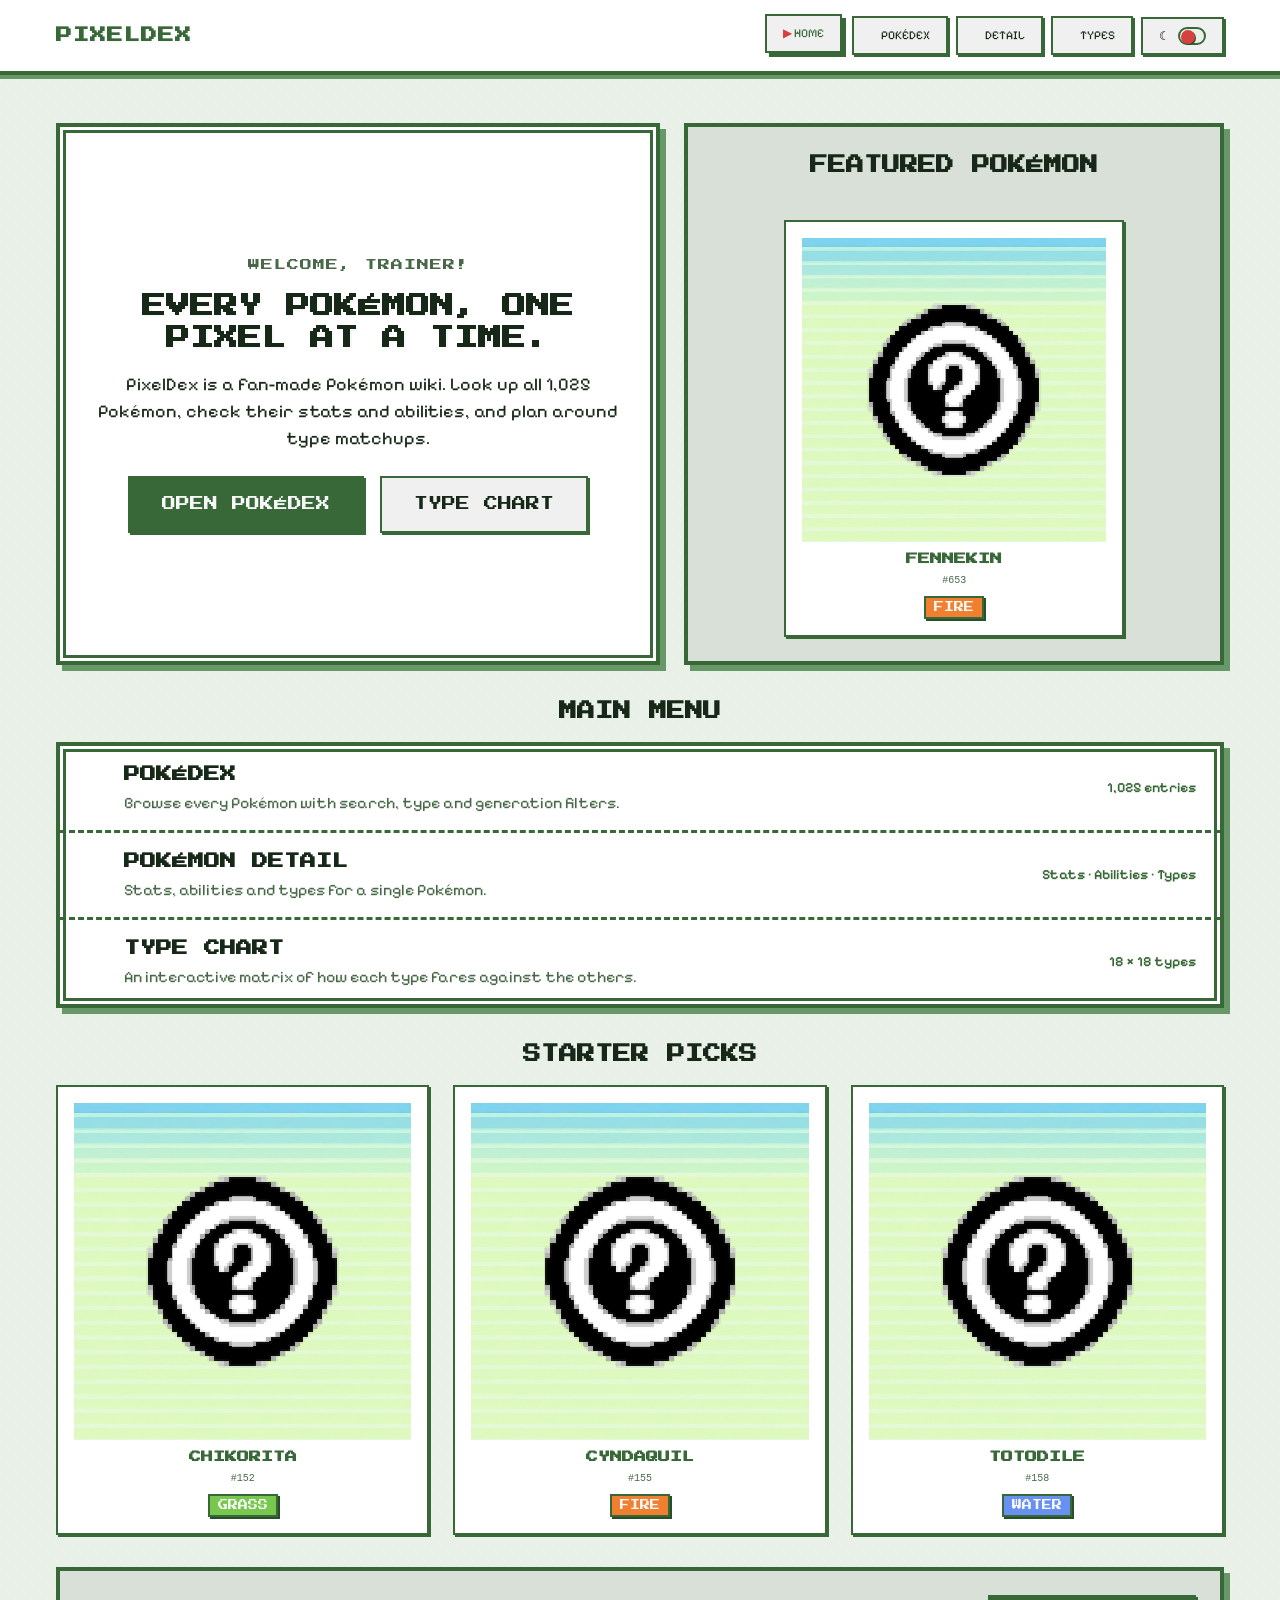
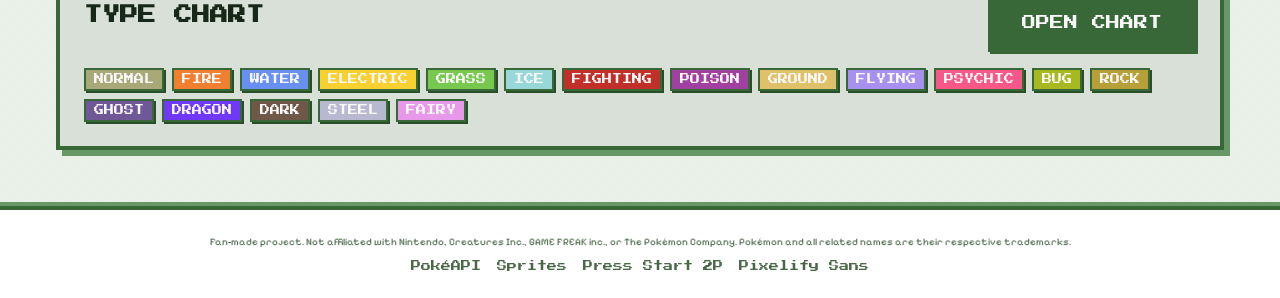
==== commit 3dc25345: "randomized featured and starter pokemon" ====
--- a/index.html
+++ b/index.html
@@ -57,7 +57,7 @@
           <div class="featured-inner">
             <h2 id="featured-heading" class="section-title">FEATURED POKÉMON</h2>
             <div class="featured-grid" id="featured-grid" role="list">
-              <!-- Populated by JS - single Pokémon (Pikachu) -->
+              <!-- Populated by JS - random featured Pokémon -->
             </div>
           </div>
         </section>
@@ -139,12 +139,13 @@
     // Home Page Logic - Uses shared utils
     // ==========================================================================
 
-    // Featured Pokémon - Pikachu
+    // Featured Pokémon - random Pokémon on each page load
     function renderFeatured() {
       const featuredGrid = document.getElementById('featured-grid');
       if (!featuredGrid || !window.POKEMON) return;
 
-      const pokemon = window.POKEMON.find(p => p.id === 25); // Pikachu
+      const randomPokemonId = Math.floor(Math.random() * window.POKEMON.length) + 1;
+      const pokemon = window.POKEMON.find(p => p.id === randomPokemonId);
       if (!pokemon) return;
 
       const card = document.createElement('article');
@@ -182,8 +183,22 @@
     // Starter Picks - Bulbasaur, Charmander, Squirtle
     function renderStarters() {
       const starterGrid = document.getElementById('starter-grid');
-      const starterIds = [1, 4, 7];
       if (!starterGrid || !window.POKEMON) return;
+
+      const starterIdsByGeneration = [
+        [1, 4, 7],
+        [152, 155, 158],
+        [252, 255, 258],
+        [387, 390, 393],
+        [495, 498, 501],
+        [650, 653, 656],
+        [722, 725, 728],
+        [810, 813, 816],
+        [906, 909, 912]
+      ];
+
+      const randomGeneration = Math.floor(Math.random() * starterIdsByGeneration.length);
+      const starterIds = starterIdsByGeneration[randomGeneration];
 
       starterIds.forEach(id => {
         const pokemon = window.POKEMON.find(p => p.id === id);
--- a/css/style.css
+++ b/css/style.css
@@ -1009,7 +1009,8 @@
 .type-chart {
   border-collapse: collapse;
   font-size: 10px;
-  min-width: 900px;
+  width: 100%;
+  min-width: 1000px;
 }
 
 .type-chart th,
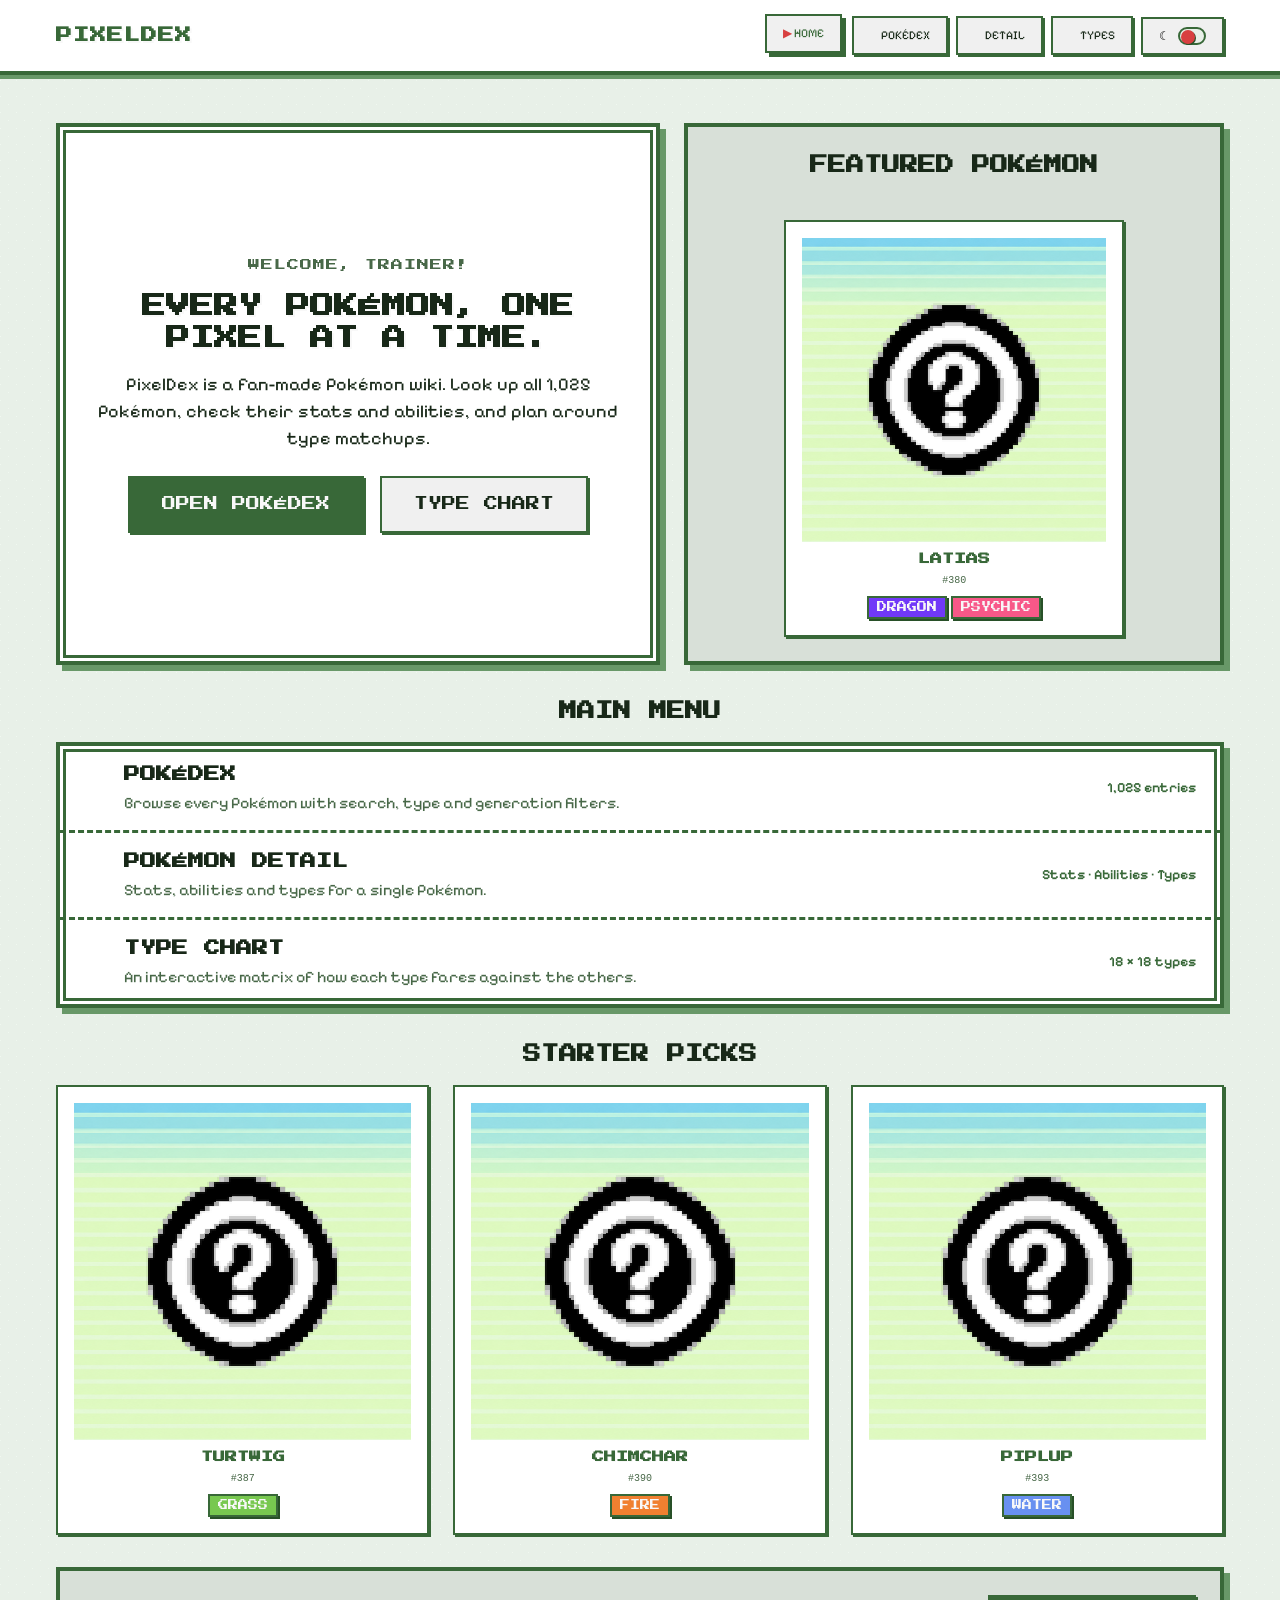
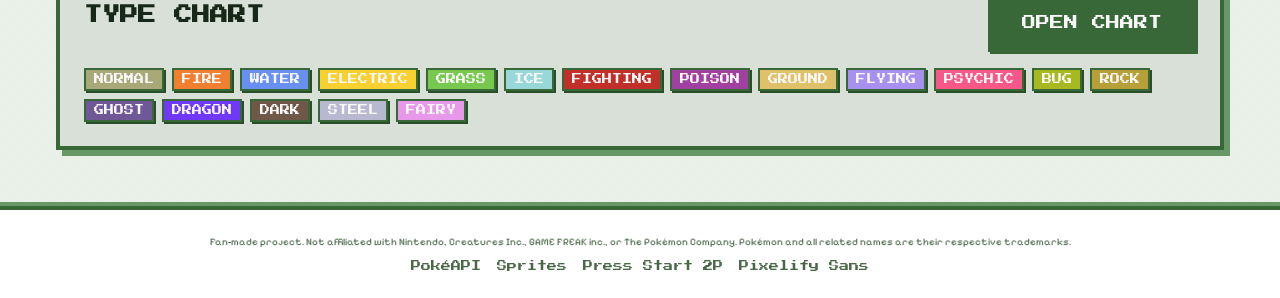
==== commit 9b8b4c0e: "simplified untility logic" ====
--- a/index.html
+++ b/index.html
@@ -5,6 +5,9 @@
   <meta name="viewport" content="width=device-width, initial-scale=1.0">
   <meta name="description" content="PixelDex - A fan-made Pokémon wiki and Pokédex">
   <title>PixelDex - Home</title>
+  <script>
+    document.documentElement.dataset.theme = localStorage.getItem('theme') || 'light';
+  </script>
   <link rel="stylesheet" href="css/style.css">
 </head>
 <body data-page="home">
@@ -135,6 +138,8 @@
   <script src="js/data.js"></script>
   <script src="js/utils.js"></script>
   <script>
+    const U = window.PixelDexUtils;
+
     // ==========================================================================
     // Home Page Logic - Uses shared utils
     // ==========================================================================
@@ -163,17 +168,17 @@
         }
       });
 
-      const spriteHtml = window.PixelDexUtils.createSpriteHtml(pokemon.id, pokemon.name);
+      const spriteHtml = U.createSpriteHtml(pokemon.id, pokemon.name);
 
       card.innerHTML = `
         <div class="card-inner">
           <div style="position: relative; width: 100%; aspect-ratio: 1;">
             ${spriteHtml}
           </div>
-          <h3 class="card-title">${window.PixelDexUtils.capitalize(pokemon.name)}</h3>
+          <h3 class="card-title">${U.capitalize(pokemon.name)}</h3>
           <p class="card-id">#${String(pokemon.id).padStart(3, '0')}</p>
           <div class="card-types">
-            ${pokemon.types.map(t => `<span class="type-badge ${t}">${window.PixelDexUtils.capitalize(t)}</span>`).join('')}
+            ${pokemon.types.map(t => `<span class="type-badge ${t}">${U.capitalize(t)}</span>`).join('')}
           </div>
         </div>
       `;
@@ -209,17 +214,17 @@
         card.href = `pokemon.html?id=${pokemon.id}`;
         card.setAttribute('role', 'listitem');
 
-        const spriteHtml = window.PixelDexUtils.createSpriteHtml(pokemon.id, pokemon.name);
+        const spriteHtml = U.createSpriteHtml(pokemon.id, pokemon.name);
 
         card.innerHTML = `
           <div class="card-inner">
             <div style="position: relative; width: 100%; aspect-ratio: 1;">
               ${spriteHtml}
             </div>
-            <h3 class="card-title">${window.PixelDexUtils.capitalize(pokemon.name)}</h3>
+            <h3 class="card-title">${U.capitalize(pokemon.name)}</h3>
             <p class="card-id">#${String(pokemon.id).padStart(3, '0')}</p>
             <div class="card-types">
-              ${pokemon.types.map(t => `<span class="type-badge ${t}">${window.PixelDexUtils.capitalize(t)}</span>`).join('')}
+              ${pokemon.types.map(t => `<span class="type-badge ${t}">${U.capitalize(t)}</span>`).join('')}
             </div>
           </div>
         `;
@@ -236,7 +241,7 @@
       allTypes.forEach(type => {
         const span = document.createElement('span');
         span.className = `type-badge ${type}`;
-        span.textContent = window.PixelDexUtils.capitalize(type);
+        span.textContent = U.capitalize(type);
         span.setAttribute('role', 'listitem');
         typeBadges.appendChild(span);
       });
@@ -244,9 +249,9 @@
 
     // Initialize everything when DOM is ready
     document.addEventListener('DOMContentLoaded', () => {
-      window.PixelDexUtils.initTheme();
-      window.PixelDexUtils.initHamburger();
-      window.PixelDexUtils.highlightCurrentPage();
+      U.initTheme();
+      U.initHamburger();
+      U.highlightCurrentPage();
       renderFeatured();
       renderStarters();
       renderTypeBadges();
